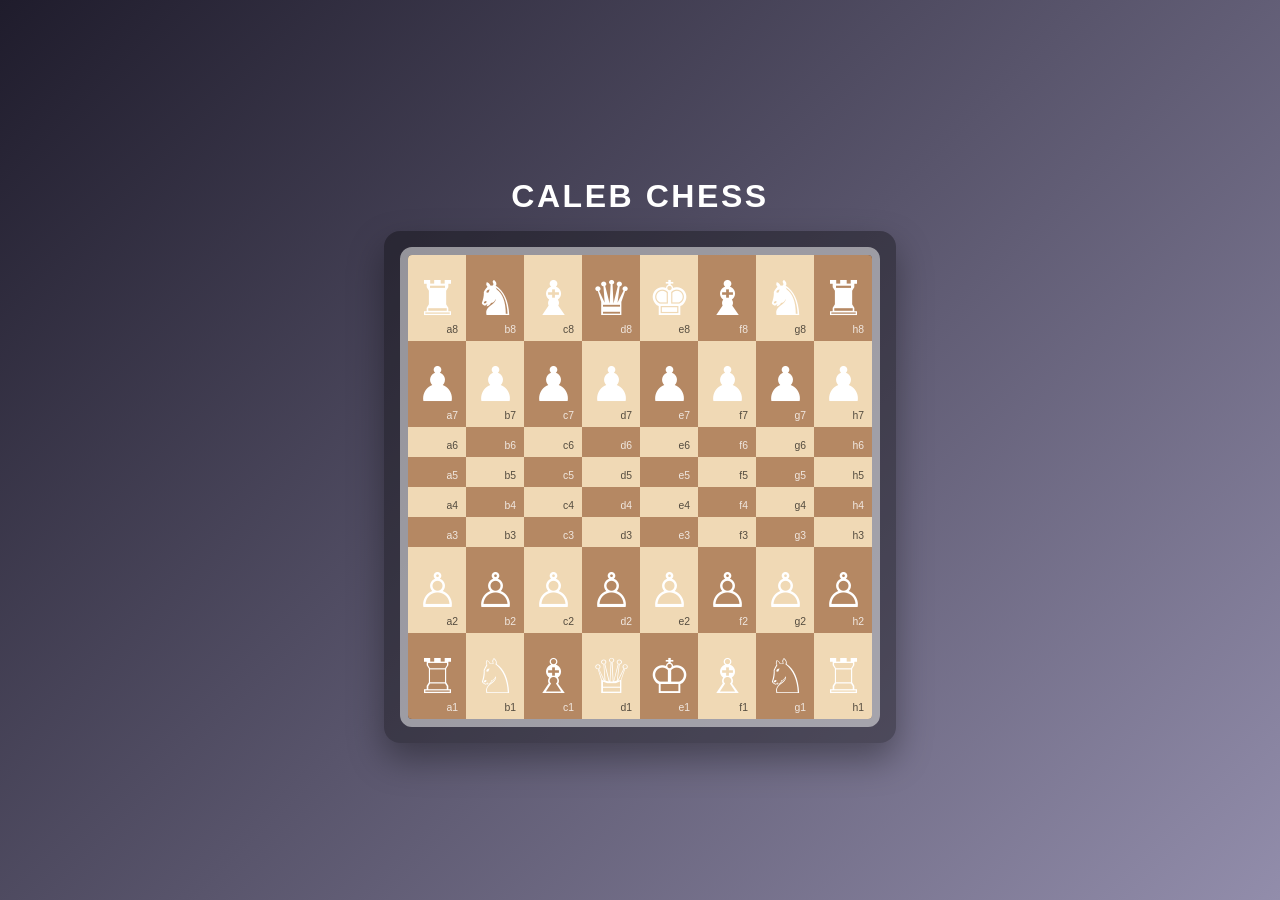
==== index.html @ 907e4e11 "Add basic chess board layout" ====
<!DOCTYPE html>
<html lang="en">
<head>
  <meta charset="UTF-8">
  <meta name="viewport" content="width=device-width, initial-scale=1.0">
  <title>Caleb Chess</title>
  <link rel="stylesheet" href="styles.css">
</head>
<body>
  <main class="page">
    <h1 class="title">Caleb Chess</h1>
    <section class="board-wrapper">
      <div id="chessboard" class="board" aria-label="Chess board" role="grid"></div>
    </section>
  </main>
  <script src="script.js"></script>
</body>
</html>
---- styles.css ----
:root {
  --light-square: #f0d9b5;
  --dark-square: #b58863;
  --board-size: min(90vw, 480px);
  font-family: 'Segoe UI', Tahoma, Geneva, Verdana, sans-serif;
}

* {
  box-sizing: border-box;
}

body {
  margin: 0;
  background: linear-gradient(135deg, #1f1c2c, #928dab);
  min-height: 100vh;
  display: flex;
  justify-content: center;
  align-items: center;
  color: #fff;
}

.page {
  text-align: center;
  padding: 1.5rem;
}

.title {
  margin-bottom: 1rem;
  letter-spacing: 0.08em;
  text-transform: uppercase;
}

.board-wrapper {
  display: inline-block;
  padding: 1rem;
  background-color: rgba(0, 0, 0, 0.35);
  border-radius: 16px;
  box-shadow: 0 16px 35px rgba(0, 0, 0, 0.35);
}

.board {
  display: grid;
  grid-template-columns: repeat(8, 1fr);
  width: var(--board-size);
  height: var(--board-size);
  border: 8px solid rgba(255, 255, 255, 0.5);
  border-radius: 12px;
  overflow: hidden;
}

.square {
  position: relative;
  width: 100%;
  height: 100%;
  display: flex;
  justify-content: center;
  align-items: center;
  font-size: calc(var(--board-size) / 10);
}

.square.light {
  background-color: var(--light-square);
}

.square.dark {
  background-color: var(--dark-square);
}

.square .piece {
  pointer-events: none;
}

.square[data-coordinate]::after {
  content: attr(data-coordinate);
  position: absolute;
  bottom: 6px;
  right: 8px;
  font-size: 0.65rem;
  color: rgba(0, 0, 0, 0.65);
}

.square.dark[data-coordinate]::after {
  color: rgba(255, 255, 255, 0.8);
}
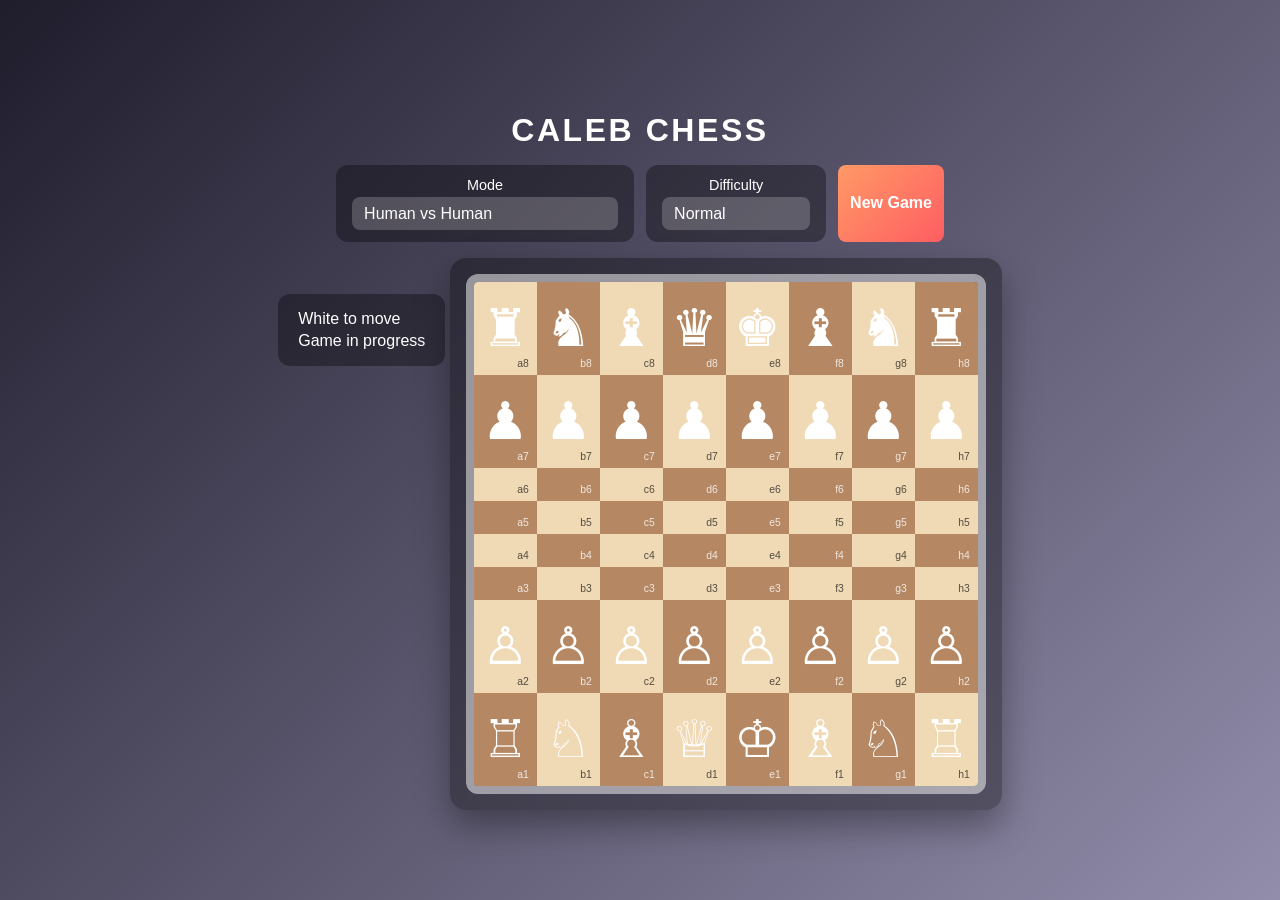
==== commit 4dc4fdc5: "Add full chess gameplay with AI and controls" ====
--- a/index.html
+++ b/index.html
@@ -9,6 +9,28 @@
 <body>
   <main class="page">
     <h1 class="title">Caleb Chess</h1>
+    <section class="controls" aria-label="Game controls">
+      <label class="control">Mode
+        <select id="mode-select" aria-label="Select game mode">
+          <option value="human">Human vs Human</option>
+          <option value="ai-white">Play vs Computer (You are White)</option>
+          <option value="ai-black">Play vs Computer (You are Black)</option>
+        </select>
+      </label>
+      <label class="control">Difficulty
+        <select id="difficulty-select" aria-label="Select AI difficulty">
+          <option value="easy">Easy</option>
+          <option value="normal" selected>Normal</option>
+          <option value="hard">Hard</option>
+          <option value="pro">Pro</option>
+        </select>
+      </label>
+      <button id="new-game" type="button">New Game</button>
+    </section>
+    <section class="status" aria-live="polite">
+      <p id="turn-indicator">White to move</p>
+      <p id="game-status">Game in progress</p>
+    </section>
     <section class="board-wrapper">
       <div id="chessboard" class="board" aria-label="Chess board" role="grid"></div>
     </section>
--- a/styles.css
+++ b/styles.css
@@ -1,7 +1,9 @@
 :root {
   --light-square: #f0d9b5;
   --dark-square: #b58863;
-  --board-size: min(90vw, 480px);
+  --highlight: rgba(255, 255, 0, 0.5);
+  --move-highlight: rgba(30, 144, 255, 0.5);
+  --board-size: min(90vw, 520px);
   font-family: 'Segoe UI', Tahoma, Geneva, Verdana, sans-serif;
 }
 
@@ -22,12 +24,72 @@
 .page {
   text-align: center;
   padding: 1.5rem;
+  max-width: 960px;
 }
 
 .title {
   margin-bottom: 1rem;
   letter-spacing: 0.08em;
   text-transform: uppercase;
+}
+
+.controls {
+  display: flex;
+  flex-wrap: wrap;
+  gap: 0.75rem;
+  justify-content: center;
+  margin-bottom: 1rem;
+}
+
+.control {
+  display: flex;
+  flex-direction: column;
+  gap: 0.25rem;
+  font-size: 0.9rem;
+  background-color: rgba(0, 0, 0, 0.35);
+  padding: 0.75rem 1rem;
+  border-radius: 12px;
+  min-width: 180px;
+}
+
+select,
+button {
+  padding: 0.5rem 0.75rem;
+  border-radius: 8px;
+  border: none;
+  font-size: 1rem;
+}
+
+select {
+  background-color: rgba(255, 255, 255, 0.2);
+  color: #fff;
+  appearance: none;
+}
+
+button {
+  cursor: pointer;
+  background: linear-gradient(135deg, #ff9966, #ff5e62);
+  color: #fff;
+  font-weight: 600;
+  transition: transform 0.2s ease, box-shadow 0.2s ease;
+}
+
+button:hover {
+  transform: translateY(-1px);
+  box-shadow: 0 6px 18px rgba(0, 0, 0, 0.35);
+}
+
+.status {
+  margin-bottom: 1.25rem;
+  background-color: rgba(0, 0, 0, 0.35);
+  padding: 0.75rem 1.25rem;
+  border-radius: 12px;
+  display: inline-block;
+  text-align: left;
+}
+
+.status p {
+  margin: 0.25rem 0;
 }
 
 .board-wrapper {
@@ -56,6 +118,8 @@
   justify-content: center;
   align-items: center;
   font-size: calc(var(--board-size) / 10);
+  cursor: pointer;
+  transition: background-color 0.15s ease;
 }
 
 .square.light {
@@ -64,6 +128,31 @@
 
 .square.dark {
   background-color: var(--dark-square);
+}
+
+.square.selected::before,
+.square.legal-move::before {
+  content: '';
+  position: absolute;
+  inset: 6px;
+  border-radius: 8px;
+  pointer-events: none;
+}
+
+.square.selected::before {
+  background-color: var(--highlight);
+}
+
+.square.legal-move::before {
+  background-color: var(--move-highlight);
+}
+
+.square.check::after {
+  content: '';
+  position: absolute;
+  inset: 0;
+  background: rgba(255, 0, 0, 0.35);
+  pointer-events: none;
 }
 
 .square .piece {
@@ -82,3 +171,14 @@
 .square.dark[data-coordinate]::after {
   color: rgba(255, 255, 255, 0.8);
 }
+
+@media (max-width: 600px) {
+  .control {
+    min-width: 140px;
+  }
+
+  .status {
+    width: 100%;
+    text-align: center;
+  }
+}
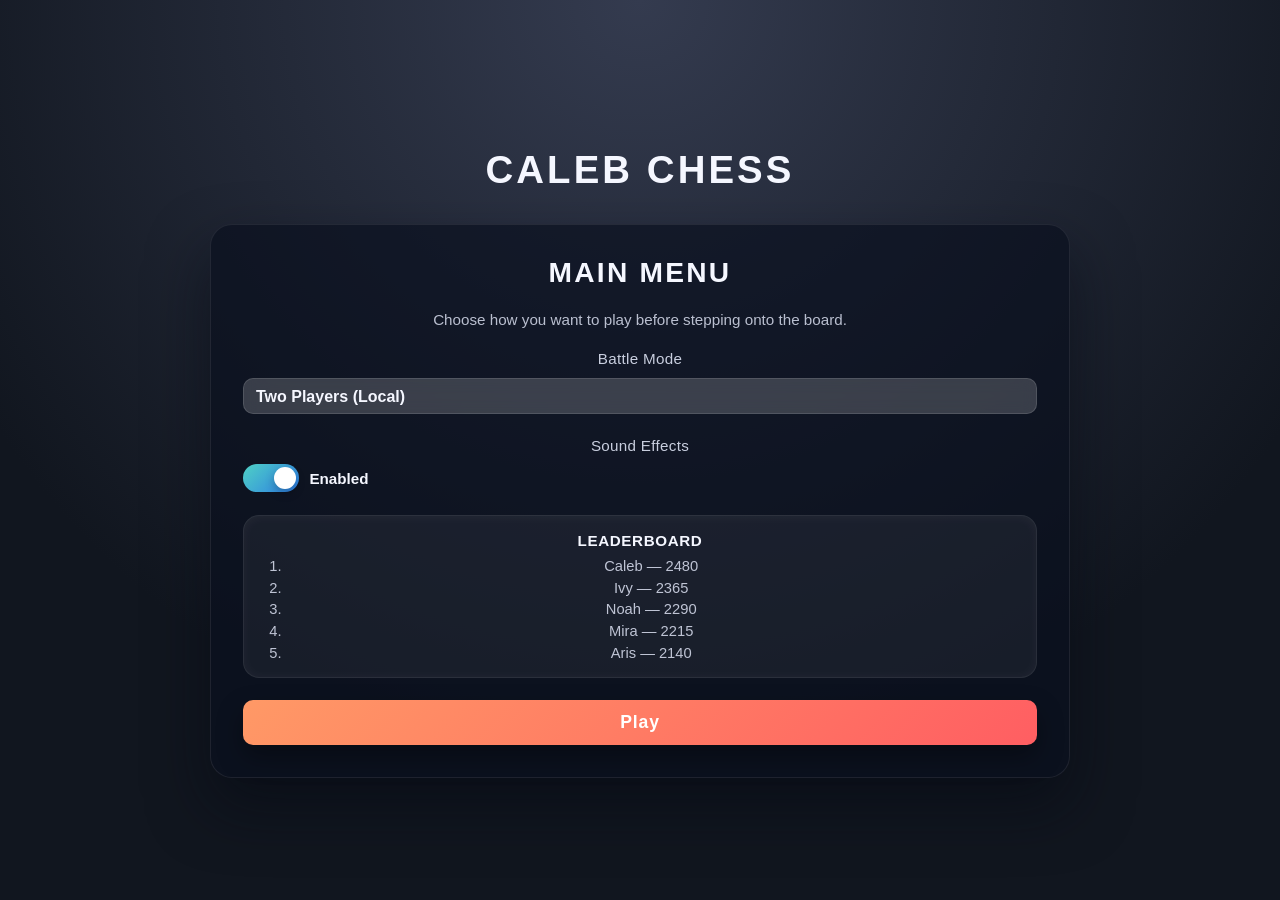
==== commit b0cbce5b: "Add main menu and 3D chess piece art" ====
--- a/index.html
+++ b/index.html
@@ -9,30 +9,83 @@
 <body>
   <main class="page">
     <h1 class="title">Caleb Chess</h1>
-    <section class="controls" aria-label="Game controls">
-      <label class="control">Mode
-        <select id="mode-select" aria-label="Select game mode">
-          <option value="human">Human vs Human</option>
-          <option value="ai-white">Play vs Computer (You are White)</option>
-          <option value="ai-black">Play vs Computer (You are Black)</option>
-        </select>
-      </label>
-      <label class="control">Difficulty
-        <select id="difficulty-select" aria-label="Select AI difficulty">
-          <option value="easy">Easy</option>
-          <option value="normal" selected>Normal</option>
-          <option value="hard">Hard</option>
-          <option value="pro">Pro</option>
-        </select>
-      </label>
-      <button id="new-game" type="button">New Game</button>
+
+    <section id="menu-screen" class="menu-screen" aria-label="Main menu">
+      <div class="menu-panel">
+        <h2 class="menu-title">Main Menu</h2>
+        <p class="menu-tagline">Choose how you want to play before stepping onto the board.</p>
+
+        <div class="menu-group">
+          <label class="menu-control" for="menu-mode">Battle Mode</label>
+          <select id="menu-mode" aria-label="Select battle mode">
+            <option value="human">Two Players (Local)</option>
+            <option value="ai-white">Single Player — You Play White</option>
+            <option value="ai-black">Single Player — You Play Black</option>
+          </select>
+        </div>
+
+        <div class="menu-group" id="difficulty-menu-group">
+          <span class="menu-control" id="difficulty-label">Difficulty</span>
+          <div class="difficulty-grid" role="radiogroup" aria-labelledby="difficulty-label">
+            <label class="difficulty-option">
+              <input type="radio" name="menu-difficulty" value="easy">
+              <span>Easy</span>
+            </label>
+            <label class="difficulty-option">
+              <input type="radio" name="menu-difficulty" value="normal" checked>
+              <span>Normal</span>
+            </label>
+            <label class="difficulty-option">
+              <input type="radio" name="menu-difficulty" value="hard">
+              <span>Hard</span>
+            </label>
+            <label class="difficulty-option">
+              <input type="radio" name="menu-difficulty" value="pro">
+              <span>Pro</span>
+            </label>
+          </div>
+        </div>
+
+        <div class="menu-group sound-group">
+          <span class="menu-control">Sound Effects</span>
+          <label class="toggle" for="sound-toggle">
+            <input type="checkbox" id="sound-toggle" checked>
+            <span class="toggle-slider" aria-hidden="true"></span>
+            <span class="toggle-label">Enabled</span>
+          </label>
+        </div>
+
+        <section class="leaderboard" aria-label="Leaderboard">
+          <h3>Leaderboard</h3>
+          <ol id="leaderboard-list"></ol>
+        </section>
+
+        <button id="play-button" type="button" class="play-button">Play</button>
+      </div>
     </section>
-    <section class="status" aria-live="polite">
-      <p id="turn-indicator">White to move</p>
-      <p id="game-status">Game in progress</p>
-    </section>
-    <section class="board-wrapper">
-      <div id="chessboard" class="board" aria-label="Chess board" role="grid"></div>
+
+    <section id="game-screen" class="game-screen hidden" aria-label="Chess game">
+      <div class="game-topbar">
+        <button id="back-to-menu" type="button" class="ghost-button">Main Menu</button>
+        <div class="session-settings">
+          <p><strong>Mode:</strong> <span id="active-mode">Two Players (Local)</span></p>
+          <p class="session-difficulty"><strong>Difficulty:</strong> <span id="active-difficulty">Normal</span></p>
+          <label class="inline-toggle">
+            <input type="checkbox" id="in-game-sound-toggle" checked>
+            <span class="toggle-slider" aria-hidden="true"></span>
+            <span class="toggle-label">Sound</span>
+          </label>
+        </div>
+        <button id="new-game" type="button">Restart</button>
+      </div>
+
+      <section class="status" aria-live="polite">
+        <p id="turn-indicator">White to move</p>
+        <p id="game-status">Select Play from the menu to begin.</p>
+      </section>
+      <section class="board-wrapper">
+        <div id="chessboard" class="board" aria-label="Chess board" role="grid"></div>
+      </section>
     </section>
   </main>
   <script src="script.js"></script>
--- a/styles.css
+++ b/styles.css
@@ -1,9 +1,15 @@
 :root {
-  --light-square: #f0d9b5;
-  --dark-square: #b58863;
-  --highlight: rgba(255, 255, 0, 0.5);
-  --move-highlight: rgba(30, 144, 255, 0.5);
-  --board-size: min(90vw, 520px);
+  --board-size: min(86vw, 78vh);
+  --light-square: #f4d7b1;
+  --dark-square: #a56b3f;
+  --metal-accent: linear-gradient(135deg, rgba(240, 244, 255, 0.75), rgba(65, 83, 110, 0.85));
+  --highlight: rgba(255, 230, 0, 0.35);
+  --move-highlight: rgba(64, 157, 255, 0.35);
+  --last-move-from: rgba(255, 150, 0, 0.32);
+  --last-move-to: rgba(52, 232, 158, 0.32);
+  --piece-shadow: rgba(0, 0, 0, 0.45);
+  --panel-glass: rgba(9, 16, 30, 0.68);
+  --panel-border: rgba(255, 255, 255, 0.08);
   font-family: 'Segoe UI', Tahoma, Geneva, Verdana, sans-serif;
 }
 
@@ -13,101 +19,361 @@
 
 body {
   margin: 0;
-  background: linear-gradient(135deg, #1f1c2c, #928dab);
+  background: radial-gradient(circle at top, #343b4f, #11161f 70%);
   min-height: 100vh;
   display: flex;
   justify-content: center;
   align-items: center;
-  color: #fff;
+  color: #f5f7ff;
+  padding: 1.5rem;
 }
 
 .page {
   text-align: center;
   padding: 1.5rem;
-  max-width: 960px;
+  max-width: 1080px;
+  width: 100%;
+  display: grid;
+  gap: 1.5rem;
+  place-items: center;
 }
 
 .title {
-  margin-bottom: 1rem;
+  margin-bottom: 0.5rem;
   letter-spacing: 0.08em;
   text-transform: uppercase;
-}
-
-.controls {
+  font-size: clamp(2rem, 3vw, 2.6rem);
+}
+
+.menu-screen {
+  width: min(860px, 100%);
+}
+
+.menu-panel {
+  background: var(--panel-glass);
+  padding: clamp(1.5rem, 2.5vw, 2.75rem);
+  border-radius: 22px;
+  border: 1px solid var(--panel-border);
+  box-shadow: 0 28px 60px rgba(6, 10, 18, 0.55);
+  display: grid;
+  gap: 1.4rem;
+}
+
+.menu-title {
+  margin: 0;
+  font-size: clamp(1.6rem, 2.2vw, 2.1rem);
+  text-transform: uppercase;
+  letter-spacing: 0.08em;
+}
+
+.menu-tagline {
+  margin: 0;
+  color: rgba(233, 238, 255, 0.78);
+  font-size: 0.95rem;
+}
+
+.menu-group {
+  display: grid;
+  gap: 0.65rem;
+}
+
+.menu-control {
+  font-size: 0.95rem;
+  letter-spacing: 0.02em;
+  color: rgba(233, 238, 255, 0.85);
+}
+
+select,
+button {
+  padding: 0.55rem 0.75rem;
+  border-radius: 10px;
+  border: none;
+  font-size: 1rem;
+  font-weight: 600;
+}
+
+select {
+  background: rgba(255, 255, 255, 0.18);
+  color: #f5f7ff;
+  appearance: none;
+  border: 1px solid rgba(255, 255, 255, 0.12);
+  backdrop-filter: blur(8px);
+  cursor: pointer;
+}
+
+button {
+  cursor: pointer;
+  background: linear-gradient(135deg, #ff9966, #ff5e62);
+  color: #fff;
+  transition: transform 0.2s ease, box-shadow 0.2s ease;
+  box-shadow: 0 12px 26px rgba(0, 0, 0, 0.35);
+}
+
+button:hover {
+  transform: translateY(-1px);
+  box-shadow: 0 18px 35px rgba(0, 0, 0, 0.4);
+}
+
+.play-button {
+  font-size: 1.1rem;
+  padding-block: 0.75rem;
+  letter-spacing: 0.05em;
+}
+
+.ghost-button {
+  background: rgba(255, 255, 255, 0.08);
+  border: 1px solid rgba(255, 255, 255, 0.25);
+  box-shadow: none;
+}
+
+.ghost-button:hover {
+  background: rgba(255, 255, 255, 0.15);
+}
+
+.difficulty-grid {
+  display: grid;
+  grid-template-columns: repeat(auto-fit, minmax(120px, 1fr));
+  gap: 0.75rem;
+}
+
+.difficulty-option {
+  position: relative;
+  overflow: hidden;
+  border-radius: 14px;
+  background: rgba(255, 255, 255, 0.08);
+  border: 1px solid rgba(255, 255, 255, 0.12);
+  display: flex;
+  justify-content: center;
+  align-items: center;
+  cursor: pointer;
+  transition: transform 0.15s ease, box-shadow 0.15s ease;
+}
+
+.difficulty-option input {
+  position: absolute;
+  inset: 0;
+  opacity: 0;
+  cursor: pointer;
+}
+
+.difficulty-option span {
+  padding: 0.65rem 0.75rem;
+  font-weight: 600;
+  letter-spacing: 0.04em;
+  width: 100%;
+  text-align: center;
+  border-radius: inherit;
+  transition: transform 0.15s ease, box-shadow 0.15s ease, background 0.15s ease;
+}
+
+.difficulty-option input:checked + span {
+  box-shadow: 0 12px 22px rgba(0, 0, 0, 0.32);
+  transform: translateY(-2px);
+  background: linear-gradient(135deg, rgba(255, 203, 112, 0.6), rgba(255, 119, 98, 0.6));
+}
+
+.difficulty-option input:focus-visible + span {
+  outline: 2px solid rgba(255, 255, 255, 0.8);
+  outline-offset: 2px;
+}
+
+.toggle {
+  position: relative;
+  display: inline-flex;
+  align-items: center;
+  gap: 0.65rem;
+  cursor: pointer;
+  font-weight: 600;
+}
+
+.toggle input {
+  position: absolute;
+  opacity: 0;
+  inset: 0;
+  cursor: pointer;
+}
+
+.toggle-slider {
+  width: 56px;
+  height: 28px;
+  border-radius: 999px;
+  background: rgba(255, 255, 255, 0.2);
+  position: relative;
+  transition: background 0.2s ease;
+}
+
+.toggle-slider::after {
+  content: '';
+  position: absolute;
+  top: 3px;
+  left: 3px;
+  width: 22px;
+  height: 22px;
+  border-radius: 50%;
+  background: #fff;
+  box-shadow: 0 4px 10px rgba(0, 0, 0, 0.25);
+  transition: transform 0.2s ease;
+}
+
+.toggle input:checked + .toggle-slider {
+  background: linear-gradient(135deg, #4fd1c5, #2c7be5);
+}
+
+.toggle input:checked + .toggle-slider::after {
+  transform: translateX(28px);
+}
+
+.toggle-label {
+  font-size: 0.95rem;
+}
+
+.leaderboard {
+  background: rgba(255, 255, 255, 0.05);
+  border-radius: 16px;
+  padding: 1rem 1.2rem;
+  border: 1px solid rgba(255, 255, 255, 0.08);
+  box-shadow: inset 0 1px 12px rgba(255, 255, 255, 0.05);
+}
+
+.leaderboard h3 {
+  margin-top: 0;
+  margin-bottom: 0.6rem;
+  letter-spacing: 0.04em;
+  text-transform: uppercase;
+  font-size: 0.95rem;
+}
+
+.leaderboard ol {
+  margin: 0;
+  padding-left: 1.4rem;
+  display: grid;
+  gap: 0.35rem;
+  font-size: 0.92rem;
+}
+
+.leaderboard li {
+  color: rgba(233, 238, 255, 0.8);
+}
+
+.game-screen {
+  width: 100%;
+  display: grid;
+  gap: 1.2rem;
+}
+
+.hidden {
+  display: none !important;
+}
+
+.game-topbar {
+  width: 100%;
   display: flex;
   flex-wrap: wrap;
+  align-items: center;
+  justify-content: space-between;
   gap: 0.75rem;
-  justify-content: center;
-  margin-bottom: 1rem;
-}
-
-.control {
+  background: rgba(9, 16, 30, 0.6);
+  padding: 0.9rem 1.2rem;
+  border-radius: 14px;
+  border: 1px solid var(--panel-border);
+  box-shadow: 0 12px 28px rgba(6, 10, 18, 0.45);
+}
+
+.session-settings {
   display: flex;
+  align-items: center;
+  gap: clamp(0.85rem, 2vw, 2.5rem);
+  flex-wrap: wrap;
+  font-size: 0.95rem;
+}
+
+.session-settings p {
+  margin: 0;
+}
+
+.session-difficulty.hidden {
+  display: none !important;
+}
+
+.inline-toggle {
+  display: inline-flex;
+  align-items: center;
+  gap: 0.4rem;
+  cursor: pointer;
+  position: relative;
+  padding-left: 64px;
+}
+
+.inline-toggle input {
+  position: absolute;
+  opacity: 0;
+  inset: 0;
+  cursor: pointer;
+}
+
+.inline-toggle .toggle-slider {
+  position: absolute;
+  left: 0;
+}
+
+.inline-toggle .toggle-label {
+  font-size: 0.9rem;
+}
+
+.status {
+  background: rgba(9, 16, 30, 0.6);
+  padding: 0.9rem 1.4rem;
+  border-radius: 14px;
+  display: inline-flex;
   flex-direction: column;
-  gap: 0.25rem;
-  font-size: 0.9rem;
-  background-color: rgba(0, 0, 0, 0.35);
-  padding: 0.75rem 1rem;
-  border-radius: 12px;
-  min-width: 180px;
-}
-
-select,
-button {
-  padding: 0.5rem 0.75rem;
-  border-radius: 8px;
-  border: none;
-  font-size: 1rem;
-}
-
-select {
-  background-color: rgba(255, 255, 255, 0.2);
-  color: #fff;
-  appearance: none;
-}
-
-button {
-  cursor: pointer;
-  background: linear-gradient(135deg, #ff9966, #ff5e62);
-  color: #fff;
-  font-weight: 600;
-  transition: transform 0.2s ease, box-shadow 0.2s ease;
-}
-
-button:hover {
-  transform: translateY(-1px);
-  box-shadow: 0 6px 18px rgba(0, 0, 0, 0.35);
-}
-
-.status {
-  margin-bottom: 1.25rem;
-  background-color: rgba(0, 0, 0, 0.35);
-  padding: 0.75rem 1.25rem;
-  border-radius: 12px;
-  display: inline-block;
+  gap: 0.35rem;
   text-align: left;
+  border: 1px solid rgba(255, 255, 255, 0.08);
+  box-shadow: 0 12px 30px rgba(6, 10, 18, 0.45);
 }
 
 .status p {
-  margin: 0.25rem 0;
+  margin: 0;
+  font-size: 0.95rem;
+  letter-spacing: 0.01em;
 }
 
 .board-wrapper {
-  display: inline-block;
-  padding: 1rem;
-  background-color: rgba(0, 0, 0, 0.35);
-  border-radius: 16px;
-  box-shadow: 0 16px 35px rgba(0, 0, 0, 0.35);
+  display: grid;
+  place-items: center;
+  padding: clamp(0.65rem, 1vw + 0.3rem, 1.25rem);
+  border-radius: 20px;
+  background: rgba(12, 18, 32, 0.7);
+  box-shadow: 0 30px 60px rgba(4, 6, 12, 0.65);
+  border: 1px solid rgba(255, 255, 255, 0.05);
+  position: relative;
+  isolation: isolate;
+}
+
+.board-wrapper::before {
+  content: '';
+  position: absolute;
+  inset: clamp(6px, 1vw, 12px);
+  border-radius: inherit;
+  background: var(--metal-accent);
+  z-index: -1;
+  filter: blur(18px);
+  opacity: 0.45;
 }
 
 .board {
   display: grid;
   grid-template-columns: repeat(8, 1fr);
+  grid-template-rows: repeat(8, 1fr);
   width: var(--board-size);
   height: var(--board-size);
-  border: 8px solid rgba(255, 255, 255, 0.5);
-  border-radius: 12px;
+  max-width: 100%;
+  aspect-ratio: 1 / 1;
+  border-radius: 18px;
   overflow: hidden;
+  background: linear-gradient(135deg, rgba(29, 35, 48, 0.85), rgba(12, 16, 22, 0.95));
+  border: 12px solid rgba(33, 37, 49, 0.95);
+  box-shadow: inset 0 12px 32px rgba(0, 0, 0, 0.55);
 }
 
 .square {
@@ -117,68 +383,222 @@
   display: flex;
   justify-content: center;
   align-items: center;
-  font-size: calc(var(--board-size) / 10);
-  cursor: pointer;
-  transition: background-color 0.15s ease;
+  cursor: pointer;
+  transition: background 0.2s ease;
+  perspective: 600px;
 }
 
 .square.light {
-  background-color: var(--light-square);
+  background: linear-gradient(145deg, rgba(255, 255, 255, 0.1), rgba(112, 79, 45, 0.1)),
+    repeating-linear-gradient(45deg, #f2ddc2, #f2ddc2 12px, #e8c89f 12px, #e8c89f 24px);
 }
 
 .square.dark {
-  background-color: var(--dark-square);
-}
-
-.square.selected::before,
+  background: linear-gradient(135deg, rgba(0, 0, 0, 0.25), rgba(255, 255, 255, 0.05)),
+    repeating-linear-gradient(45deg, #7c4f28, #7c4f28 12px, #8e6033 12px, #8e6033 24px);
+}
+
+.square::after {
+  content: '';
+  position: absolute;
+  inset: 0;
+  background: linear-gradient(135deg, rgba(255, 255, 255, 0.05), rgba(0, 0, 0, 0.15));
+  mix-blend-mode: soft-light;
+  pointer-events: none;
+}
+
+.square::before {
+  content: '';
+  position: absolute;
+  inset: clamp(6px, 1vw, 12px);
+  border-radius: clamp(6px, 1vw, 12px);
+  pointer-events: none;
+  opacity: 0;
+  transition: opacity 0.2s ease;
+}
+
+.square.selected::before {
+  background: var(--highlight);
+  opacity: 1;
+}
+
 .square.legal-move::before {
+  background: var(--move-highlight);
+  opacity: 1;
+}
+
+.square.check::before {
+  background: rgba(255, 69, 58, 0.35);
+  opacity: 1;
+}
+
+.square.last-from::before {
+  background: var(--last-move-from);
+  opacity: 1;
+}
+
+.square.last-to::before {
+  background: var(--last-move-to);
+  opacity: 1;
+}
+
+.square .piece {
+  width: 84%;
+  height: 84%;
+  border-radius: 24px;
+  display: flex;
+  justify-content: center;
+  align-items: center;
+  pointer-events: none;
+  position: relative;
+  box-shadow:
+    0 16px 26px var(--piece-shadow),
+    inset 0 4px 12px rgba(255, 255, 255, 0.18),
+    inset 0 -8px 20px rgba(0, 0, 0, 0.4);
+  transform-style: preserve-3d;
+  transition: transform 0.2s ease;
+  background: radial-gradient(circle at 25% 25%, rgba(255, 255, 255, 0.22), rgba(0, 0, 0, 0.55));
+}
+
+.square .piece.white {
+  background: radial-gradient(circle at 25% 25%, rgba(255, 255, 255, 0.7), rgba(226, 231, 242, 0.95));
+}
+
+.square .piece.black {
+  background: radial-gradient(circle at 25% 25%, rgba(104, 118, 144, 0.85), rgba(18, 24, 38, 0.95));
+}
+
+.square .piece::after {
   content: '';
   position: absolute;
-  inset: 6px;
-  border-radius: 8px;
-  pointer-events: none;
-}
-
-.square.selected::before {
-  background-color: var(--highlight);
-}
-
-.square.legal-move::before {
-  background-color: var(--move-highlight);
-}
-
-.square.check::after {
-  content: '';
-  position: absolute;
-  inset: 0;
-  background: rgba(255, 0, 0, 0.35);
-  pointer-events: none;
-}
-
-.square .piece {
-  pointer-events: none;
-}
-
-.square[data-coordinate]::after {
-  content: attr(data-coordinate);
-  position: absolute;
-  bottom: 6px;
-  right: 8px;
-  font-size: 0.65rem;
-  color: rgba(0, 0, 0, 0.65);
-}
-
-.square.dark[data-coordinate]::after {
-  color: rgba(255, 255, 255, 0.8);
-}
-
-@media (max-width: 600px) {
-  .control {
-    min-width: 140px;
+  inset: -6%;
+  border-radius: inherit;
+  background: radial-gradient(circle, rgba(0, 0, 0, 0.38), transparent 72%);
+  z-index: -1;
+  transform: translateZ(-1px) scale(1.05);
+  opacity: 0.75;
+}
+
+.piece-art {
+  width: 82%;
+  height: 82%;
+  filter: drop-shadow(0 6px 12px rgba(0, 0, 0, 0.45));
+}
+
+.piece-art path,
+.piece-art circle,
+.piece-art rect,
+.piece-art polygon {
+  stroke-width: 2.4;
+  stroke-linejoin: round;
+}
+
+.piece-enter {
+  animation: piece-pop 240ms ease-out;
+}
+
+.square.selected .piece,
+.square.legal-move .piece {
+  transform: translateZ(6px) scale(1.04);
+}
+
+.square.check .piece {
+  animation: piece-pulse 600ms ease-in-out infinite;
+}
+
+@keyframes piece-pop {
+  0% {
+    transform: translateZ(-12px) scale(0.7);
+    opacity: 0;
+  }
+  70% {
+    transform: translateZ(8px) scale(1.08);
+    opacity: 1;
+  }
+  100% {
+    transform: translateZ(6px) scale(1);
+    opacity: 1;
+  }
+}
+
+@keyframes piece-pulse {
+  0%,
+  100% {
+    transform: translateZ(6px) scale(1);
+    filter: drop-shadow(0 0 0 rgba(255, 80, 80, 0));
+  }
+  50% {
+    transform: translateZ(10px) scale(1.04);
+    filter: drop-shadow(0 0 16px rgba(255, 60, 60, 0.6));
+  }
+}
+
+@media (max-width: 960px) {
+  :root {
+    --board-size: min(92vw, 70vh);
+  }
+
+  .page {
+    gap: 1.1rem;
+  }
+
+  .menu-panel {
+    gap: 1.1rem;
+  }
+
+  .session-settings {
+    gap: 1.1rem;
+  }
+}
+
+@media (max-width: 720px) {
+  :root {
+    --board-size: min(94vw, 68vh);
+  }
+
+  body {
+    padding: 1rem 0.65rem;
+  }
+
+  .page {
+    padding: 1rem;
+  }
+
+  .menu-panel {
+    padding: 1.4rem;
+  }
+
+  .game-topbar {
+    flex-direction: column;
+    align-items: stretch;
+  }
+
+  .session-settings {
+    justify-content: space-between;
   }
 
   .status {
-    width: 100%;
+    width: min(420px, 100%);
     text-align: center;
-  }
-}
+    align-items: center;
+  }
+}
+
+@media (max-width: 560px) {
+  :root {
+    --board-size: 94vw;
+  }
+
+  .menu-panel {
+    gap: 1rem;
+  }
+
+  .difficulty-grid {
+    grid-template-columns: repeat(2, minmax(120px, 1fr));
+  }
+
+  .session-settings {
+    flex-direction: column;
+    align-items: flex-start;
+  }
+}
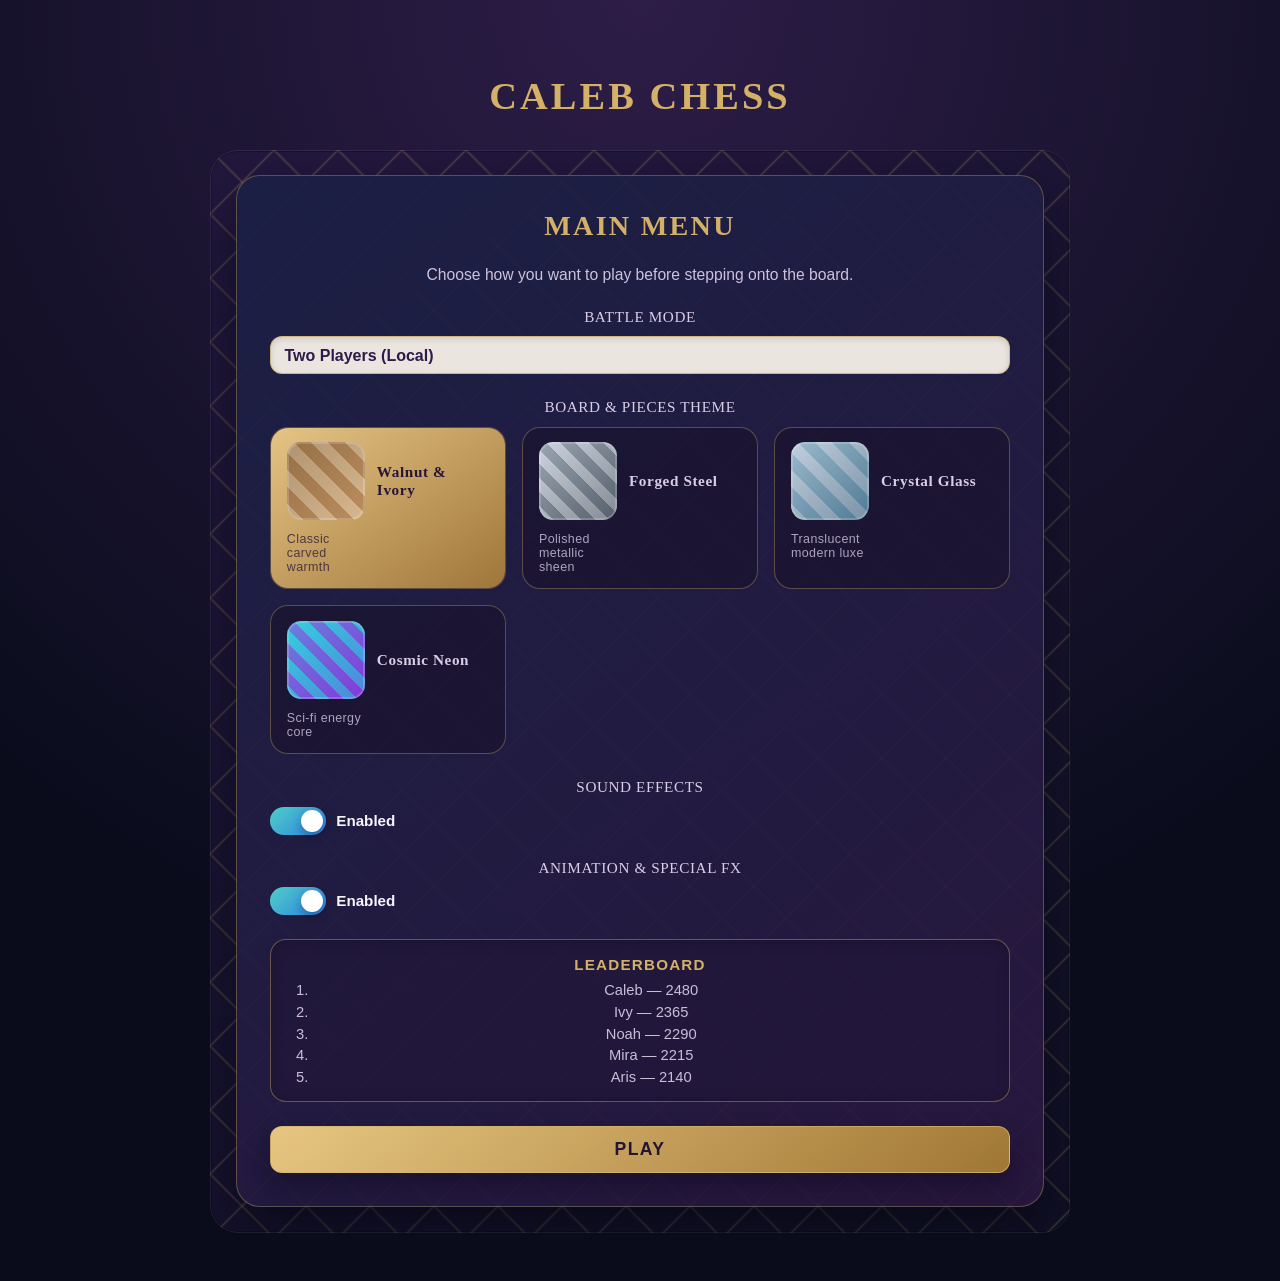
==== commit 31d9e165: "Add board themes and cinematic move effects" ====
--- a/index.html
+++ b/index.html
@@ -46,12 +46,55 @@
           </div>
         </div>
 
+        <div class="menu-group theme-group">
+          <span class="menu-control">Board &amp; Pieces Theme</span>
+          <div class="theme-grid" role="radiogroup" aria-label="Select board and piece theme">
+            <label class="theme-option theme-option-wood">
+              <input type="radio" name="menu-theme" value="wood" checked>
+              <span>
+                <strong>Walnut &amp; Ivory</strong>
+                <small>Classic carved warmth</small>
+              </span>
+            </label>
+            <label class="theme-option theme-option-metal">
+              <input type="radio" name="menu-theme" value="metal">
+              <span>
+                <strong>Forged Steel</strong>
+                <small>Polished metallic sheen</small>
+              </span>
+            </label>
+            <label class="theme-option theme-option-glass">
+              <input type="radio" name="menu-theme" value="glass">
+              <span>
+                <strong>Crystal Glass</strong>
+                <small>Translucent modern luxe</small>
+              </span>
+            </label>
+            <label class="theme-option theme-option-scifi">
+              <input type="radio" name="menu-theme" value="scifi">
+              <span>
+                <strong>Cosmic Neon</strong>
+                <small>Sci-fi energy core</small>
+              </span>
+            </label>
+          </div>
+        </div>
+
         <div class="menu-group sound-group">
           <span class="menu-control">Sound Effects</span>
           <label class="toggle" for="sound-toggle">
             <input type="checkbox" id="sound-toggle" checked>
             <span class="toggle-slider" aria-hidden="true"></span>
-            <span class="toggle-label">Enabled</span>
+            <span class="toggle-label" id="menu-sound-status">Enabled</span>
+          </label>
+        </div>
+
+        <div class="menu-group fx-group">
+          <span class="menu-control">Animation &amp; Special FX</span>
+          <label class="toggle" for="animation-toggle">
+            <input type="checkbox" id="animation-toggle" checked>
+            <span class="toggle-slider" aria-hidden="true"></span>
+            <span class="toggle-label" id="menu-animation-status">Enabled</span>
           </label>
         </div>
 
@@ -70,10 +113,27 @@
         <div class="session-settings">
           <p><strong>Mode:</strong> <span id="active-mode">Two Players (Local)</span></p>
           <p class="session-difficulty"><strong>Difficulty:</strong> <span id="active-difficulty">Normal</span></p>
-          <label class="inline-toggle">
+          <p class="session-theme"><strong>Theme:</strong> <span id="active-theme">Walnut &amp; Ivory</span></p>
+        </div>
+        <div class="session-controls">
+          <label class="inline-select" for="in-game-theme">
+            <span>Change Theme</span>
+            <select id="in-game-theme" aria-label="Change active board theme">
+              <option value="wood">Walnut &amp; Ivory</option>
+              <option value="metal">Forged Steel</option>
+              <option value="glass">Crystal Glass</option>
+              <option value="scifi">Cosmic Neon</option>
+            </select>
+          </label>
+          <label class="inline-toggle sound-toggle">
             <input type="checkbox" id="in-game-sound-toggle" checked>
             <span class="toggle-slider" aria-hidden="true"></span>
-            <span class="toggle-label">Sound</span>
+            <span class="toggle-label" id="game-sound-status">Sound</span>
+          </label>
+          <label class="inline-toggle fx-toggle">
+            <input type="checkbox" id="in-game-animation-toggle" checked>
+            <span class="toggle-slider" aria-hidden="true"></span>
+            <span class="toggle-label" id="game-animation-status">FX</span>
           </label>
         </div>
         <button id="new-game" type="button">Restart</button>
--- a/styles.css
+++ b/styles.css
@@ -1,16 +1,77 @@
 :root {
   --board-size: min(86vw, 78vh);
-  --light-square: #f4d7b1;
-  --dark-square: #a56b3f;
-  --metal-accent: linear-gradient(135deg, rgba(240, 244, 255, 0.75), rgba(65, 83, 110, 0.85));
-  --highlight: rgba(255, 230, 0, 0.35);
-  --move-highlight: rgba(64, 157, 255, 0.35);
-  --last-move-from: rgba(255, 150, 0, 0.32);
-  --last-move-to: rgba(52, 232, 158, 0.32);
-  --piece-shadow: rgba(0, 0, 0, 0.45);
-  --panel-glass: rgba(9, 16, 30, 0.68);
-  --panel-border: rgba(255, 255, 255, 0.08);
-  font-family: 'Segoe UI', Tahoma, Geneva, Verdana, sans-serif;
+  --highlight: rgba(255, 213, 97, 0.35);
+  --move-highlight: rgba(122, 169, 255, 0.32);
+  --last-move-from: rgba(215, 160, 64, 0.32);
+  --last-move-to: rgba(120, 200, 160, 0.32);
+  --capture-flash: rgba(255, 240, 160, 0.45);
+  --fx-burst: rgba(255, 255, 255, 0.65);
+  --royal-navy: #1a2040;
+  --royal-indigo: #301e4d;
+  --royal-gold: #d4b166;
+  --royal-gold-deep: #8c6a2f;
+  --panel-glass: rgba(22, 24, 52, 0.82);
+  --panel-border: rgba(212, 177, 102, 0.35);
+  --menu-diamond-bg: linear-gradient(135deg, rgba(37, 25, 66, 0.92), rgba(19, 18, 40, 0.92));
+  --menu-diamond-line: rgba(200, 170, 110, 0.28);
+  --board-surface: linear-gradient(135deg, rgba(86, 63, 38, 0.9), rgba(44, 31, 20, 0.98));
+  --board-frame: rgba(214, 180, 110, 0.95);
+  --board-shadow: rgba(0, 0, 0, 0.55);
+  --square-light: linear-gradient(145deg, rgba(255, 255, 255, 0.08), rgba(112, 79, 45, 0.08)),
+    repeating-linear-gradient(45deg, #f2ddc2, #f2ddc2 12px, #e8c89f 12px, #e8c89f 24px);
+  --square-dark: linear-gradient(135deg, rgba(0, 0, 0, 0.25), rgba(255, 255, 255, 0.05)),
+    repeating-linear-gradient(45deg, #7c4f28, #7c4f28 12px, #8e6033 12px, #8e6033 24px);
+  --square-overlay: linear-gradient(135deg, rgba(255, 255, 255, 0.05), rgba(0, 0, 0, 0.18));
+  --piece-white-body: radial-gradient(circle at 30% 25%, #ffffff, #f8f1d6 45%, #e3cf92 72%, #b99556 100%);
+  --piece-black-body: radial-gradient(circle at 30% 25%, #4a365d, #281a38 55%, #140a24 100%);
+  --piece-white-symbol: #33231a;
+  --piece-black-symbol: #f1ecff;
+  --piece-shadow: rgba(0, 0, 0, 0.55);
+  font-family: 'Poppins', 'Segoe UI', Tahoma, Geneva, Verdana, sans-serif;
+}
+
+body.theme-metal {
+  --board-surface: linear-gradient(135deg, rgba(92, 108, 128, 0.92), rgba(38, 46, 60, 0.98));
+  --board-frame: rgba(180, 190, 210, 0.9);
+  --board-shadow: rgba(16, 24, 34, 0.7);
+  --square-light: linear-gradient(135deg, rgba(255, 255, 255, 0.15), rgba(120, 132, 150, 0.1)),
+    repeating-linear-gradient(45deg, #d8e2f0, #d8e2f0 12px, #bcc7d6 12px, #bcc7d6 24px);
+  --square-dark: linear-gradient(135deg, rgba(0, 0, 0, 0.3), rgba(255, 255, 255, 0.08)),
+    repeating-linear-gradient(45deg, #5f6e80, #5f6e80 12px, #435060 12px, #435060 24px);
+  --square-overlay: linear-gradient(135deg, rgba(255, 255, 255, 0.12), rgba(0, 0, 0, 0.25));
+  --piece-white-body: radial-gradient(circle at 30% 25%, #f7f8fb, #dce4f2 45%, #b6c3d8 80%, #8b99af 100%);
+  --piece-black-body: radial-gradient(circle at 30% 25%, #626d7a, #353f4c 60%, #161c23 100%);
+  --piece-white-symbol: #1e2330;
+  --piece-black-symbol: #ecf2ff;
+  --capture-flash: rgba(198, 226, 255, 0.55);
+}
+
+body.theme-glass {
+  --board-surface: linear-gradient(135deg, rgba(150, 204, 223, 0.82), rgba(60, 95, 124, 0.95));
+  --board-frame: rgba(186, 226, 242, 0.85);
+  --board-shadow: rgba(8, 22, 32, 0.55);
+  --square-light: linear-gradient(135deg, rgba(255, 255, 255, 0.25), rgba(161, 212, 229, 0.25));
+  --square-dark: linear-gradient(135deg, rgba(48, 92, 118, 0.65), rgba(18, 44, 66, 0.85));
+  --square-overlay: linear-gradient(135deg, rgba(255, 255, 255, 0.3), rgba(15, 32, 48, 0.28));
+  --piece-white-body: radial-gradient(circle at 30% 25%, rgba(255, 255, 255, 0.9), rgba(214, 243, 255, 0.75) 45%, rgba(159, 214, 236, 0.65) 80%, rgba(102, 158, 196, 0.75) 100%);
+  --piece-black-body: radial-gradient(circle at 30% 25%, rgba(36, 58, 83, 0.92), rgba(17, 38, 60, 0.85) 60%, rgba(9, 21, 36, 0.95) 100%);
+  --piece-white-symbol: #0f2538;
+  --piece-black-symbol: #f1f8ff;
+  --capture-flash: rgba(196, 248, 255, 0.55);
+}
+
+body.theme-scifi {
+  --board-surface: linear-gradient(135deg, rgba(64, 20, 94, 0.9), rgba(12, 28, 68, 0.95));
+  --board-frame: rgba(98, 226, 255, 0.65);
+  --board-shadow: rgba(6, 12, 32, 0.75);
+  --square-light: linear-gradient(135deg, rgba(0, 255, 214, 0.18), rgba(26, 14, 60, 0.4));
+  --square-dark: linear-gradient(135deg, rgba(102, 0, 204, 0.45), rgba(5, 10, 28, 0.75));
+  --square-overlay: linear-gradient(135deg, rgba(0, 255, 214, 0.18), rgba(102, 0, 204, 0.3));
+  --piece-white-body: radial-gradient(circle at 30% 25%, rgba(255, 255, 255, 0.95), rgba(178, 255, 246, 0.85) 45%, rgba(98, 226, 255, 0.8) 80%, rgba(46, 141, 255, 0.9) 100%);
+  --piece-black-body: radial-gradient(circle at 30% 25%, rgba(255, 0, 127, 0.8), rgba(120, 0, 255, 0.8) 55%, rgba(14, 22, 60, 0.95) 100%);
+  --piece-white-symbol: #071227;
+  --piece-black-symbol: #fef7ff;
+  --capture-flash: rgba(255, 84, 233, 0.55);
 }
 
 * {
@@ -19,13 +80,26 @@
 
 body {
   margin: 0;
-  background: radial-gradient(circle at top, #343b4f, #11161f 70%);
+  background: radial-gradient(circle at top, #2d1d47, #0a0c1c 70%);
   min-height: 100vh;
   display: flex;
   justify-content: center;
   align-items: center;
   color: #f5f7ff;
   padding: 1.5rem;
+  transition: background 0.4s ease;
+}
+
+body.theme-metal {
+  background: radial-gradient(circle at top, #233046, #0a111b 70%);
+}
+
+body.theme-glass {
+  background: radial-gradient(circle at top, #5fa4c2, #0a1a27 75%);
+}
+
+body.theme-scifi {
+  background: radial-gradient(circle at top, #210431, #020512 75%);
 }
 
 .page {
@@ -43,20 +117,53 @@
   letter-spacing: 0.08em;
   text-transform: uppercase;
   font-size: clamp(2rem, 3vw, 2.6rem);
+  font-family: 'Cinzel', 'Times New Roman', serif;
+  color: var(--royal-gold);
 }
 
 .menu-screen {
   width: min(860px, 100%);
+  position: relative;
+  padding: clamp(1rem, 2vw, 1.6rem);
+  border-radius: 28px;
+  overflow: hidden;
+  isolation: isolate;
+}
+
+.menu-screen::before {
+  content: '';
+  position: absolute;
+  inset: 0;
+  background: var(--menu-diamond-bg);
+  background-image:
+    linear-gradient(135deg, transparent 48%, var(--menu-diamond-line) 50%, transparent 52%),
+    linear-gradient(45deg, transparent 48%, var(--menu-diamond-line) 50%, transparent 52%),
+    var(--menu-diamond-bg);
+  background-size: 64px 64px, 64px 64px, cover;
+  opacity: 0.85;
+  z-index: -2;
+}
+
+.menu-screen::after {
+  content: '';
+  position: absolute;
+  inset: 0;
+  border-radius: inherit;
+  border: 1px solid rgba(255, 255, 255, 0.08);
+  box-shadow: inset 0 0 0 1px rgba(0, 0, 0, 0.3);
+  z-index: -1;
 }
 
 .menu-panel {
-  background: var(--panel-glass);
-  padding: clamp(1.5rem, 2.5vw, 2.75rem);
-  border-radius: 22px;
+  position: relative;
+  background: linear-gradient(145deg, rgba(26, 32, 68, 0.94), rgba(42, 24, 64, 0.9));
+  padding: clamp(1.6rem, 2.6vw, 2.9rem);
+  border-radius: 24px;
   border: 1px solid var(--panel-border);
-  box-shadow: 0 28px 60px rgba(6, 10, 18, 0.55);
-  display: grid;
-  gap: 1.4rem;
+  box-shadow: 0 32px 60px rgba(6, 8, 18, 0.65);
+  display: grid;
+  gap: 1.5rem;
+  color: #f8f4ff;
 }
 
 .menu-title {
@@ -64,12 +171,14 @@
   font-size: clamp(1.6rem, 2.2vw, 2.1rem);
   text-transform: uppercase;
   letter-spacing: 0.08em;
+  color: var(--royal-gold);
+  font-family: 'Cinzel', 'Times New Roman', serif;
 }
 
 .menu-tagline {
   margin: 0;
-  color: rgba(233, 238, 255, 0.78);
-  font-size: 0.95rem;
+  color: rgba(244, 231, 255, 0.82);
+  font-size: 0.98rem;
 }
 
 .menu-group {
@@ -79,55 +188,64 @@
 
 .menu-control {
   font-size: 0.95rem;
-  letter-spacing: 0.02em;
-  color: rgba(233, 238, 255, 0.85);
+  letter-spacing: 0.04em;
+  color: rgba(244, 231, 255, 0.88);
+  text-transform: uppercase;
+  font-family: 'Cinzel', 'Times New Roman', serif;
 }
 
 select,
 button {
-  padding: 0.55rem 0.75rem;
-  border-radius: 10px;
+  padding: 0.6rem 0.85rem;
+  border-radius: 12px;
   border: none;
   font-size: 1rem;
   font-weight: 600;
 }
 
 select {
-  background: rgba(255, 255, 255, 0.18);
-  color: #f5f7ff;
+  background: rgba(252, 247, 236, 0.92);
+  color: #2c1a4a;
   appearance: none;
-  border: 1px solid rgba(255, 255, 255, 0.12);
-  backdrop-filter: blur(8px);
-  cursor: pointer;
+  border: 1px solid rgba(196, 160, 82, 0.65);
+  box-shadow: inset 0 2px 6px rgba(0, 0, 0, 0.12);
+  cursor: pointer;
+}
+
+select option {
+  color: #2c1a4a;
 }
 
 button {
   cursor: pointer;
-  background: linear-gradient(135deg, #ff9966, #ff5e62);
-  color: #fff;
+  background: linear-gradient(140deg, rgba(241, 208, 132, 0.95), rgba(163, 121, 52, 0.98));
+  color: #241533;
   transition: transform 0.2s ease, box-shadow 0.2s ease;
-  box-shadow: 0 12px 26px rgba(0, 0, 0, 0.35);
+  box-shadow: 0 14px 26px rgba(14, 8, 28, 0.45);
+  border: 1px solid rgba(214, 180, 110, 0.75);
 }
 
 button:hover {
   transform: translateY(-1px);
-  box-shadow: 0 18px 35px rgba(0, 0, 0, 0.4);
+  box-shadow: 0 18px 36px rgba(10, 6, 20, 0.55);
 }
 
 .play-button {
   font-size: 1.1rem;
   padding-block: 0.75rem;
-  letter-spacing: 0.05em;
+  letter-spacing: 0.08em;
+  text-transform: uppercase;
 }
 
 .ghost-button {
-  background: rgba(255, 255, 255, 0.08);
-  border: 1px solid rgba(255, 255, 255, 0.25);
+  background: rgba(34, 24, 60, 0.85);
+  border: 1px solid rgba(214, 180, 110, 0.65);
+  color: var(--royal-gold);
   box-shadow: none;
 }
 
 .ghost-button:hover {
-  background: rgba(255, 255, 255, 0.15);
+  background: rgba(46, 32, 74, 0.95);
 }
 
 .difficulty-grid {
@@ -140,13 +258,13 @@
   position: relative;
   overflow: hidden;
   border-radius: 14px;
-  background: rgba(255, 255, 255, 0.08);
-  border: 1px solid rgba(255, 255, 255, 0.12);
+  background: rgba(36, 26, 62, 0.65);
+  border: 1px solid rgba(214, 180, 110, 0.28);
   display: flex;
   justify-content: center;
   align-items: center;
   cursor: pointer;
-  transition: transform 0.15s ease, box-shadow 0.15s ease;
+  transition: transform 0.15s ease, box-shadow 0.15s ease, background 0.15s ease;
 }
 
 .difficulty-option input {
@@ -164,17 +282,120 @@
   text-align: center;
   border-radius: inherit;
   transition: transform 0.15s ease, box-shadow 0.15s ease, background 0.15s ease;
+  color: rgba(244, 231, 255, 0.85);
 }
 
 .difficulty-option input:checked + span {
-  box-shadow: 0 12px 22px rgba(0, 0, 0, 0.32);
+  box-shadow: 0 14px 26px rgba(10, 8, 18, 0.45);
   transform: translateY(-2px);
-  background: linear-gradient(135deg, rgba(255, 203, 112, 0.6), rgba(255, 119, 98, 0.6));
+  background: linear-gradient(135deg, rgba(239, 205, 137, 0.95), rgba(167, 123, 58, 0.95));
+  color: #271437;
 }
 
 .difficulty-option input:focus-visible + span {
   outline: 2px solid rgba(255, 255, 255, 0.8);
   outline-offset: 2px;
+}
+
+.theme-grid {
+  display: grid;
+  grid-template-columns: repeat(auto-fit, minmax(180px, 1fr));
+  gap: 1rem;
+}
+
+.theme-option {
+  position: relative;
+  overflow: hidden;
+  border-radius: 18px;
+  border: 1px solid rgba(214, 180, 110, 0.35);
+  background: rgba(26, 20, 46, 0.72);
+  cursor: pointer;
+  transition: transform 0.2s ease, box-shadow 0.2s ease, border 0.2s ease;
+}
+
+.theme-option:hover {
+  transform: translateY(-3px);
+  box-shadow: 0 18px 36px rgba(8, 4, 18, 0.5);
+  border-color: rgba(214, 180, 110, 0.65);
+}
+
+.theme-option input {
+  position: absolute;
+  inset: 0;
+  opacity: 0;
+  cursor: pointer;
+}
+
+.theme-option span {
+  display: grid;
+  grid-template-columns: 78px 1fr;
+  gap: 0.75rem;
+  align-items: center;
+  padding: 0.9rem 1rem;
+  color: rgba(244, 231, 255, 0.88);
+  text-align: left;
+}
+
+.theme-option span::before {
+  content: '';
+  width: 78px;
+  aspect-ratio: 1;
+  border-radius: 14px;
+  box-shadow: inset 0 0 0 2px rgba(255, 255, 255, 0.18);
+}
+
+.theme-option span strong {
+  font-family: 'Cinzel', 'Times New Roman', serif;
+  font-size: 0.95rem;
+  letter-spacing: 0.04em;
+}
+
+.theme-option span small {
+  display: block;
+  font-size: 0.78rem;
+  color: rgba(244, 231, 255, 0.68);
+  letter-spacing: 0.03em;
+}
+
+.theme-option input:checked + span {
+  background: linear-gradient(145deg, rgba(239, 205, 137, 0.95), rgba(167, 123, 58, 0.95));
+  color: #271437;
+  box-shadow: 0 16px 32px rgba(8, 4, 18, 0.48);
+}
+
+.theme-option input:checked + span small {
+  color: rgba(39, 20, 55, 0.75);
+}
+
+.theme-option-wood span::before {
+  background:
+    linear-gradient(135deg, rgba(0, 0, 0, 0.18), rgba(255, 255, 255, 0.05)),
+    repeating-linear-gradient(45deg, #d6b48a, #d6b48a 12px, #b78856 12px, #b78856 24px);
+}
+
+.theme-option-metal span::before {
+  background:
+    linear-gradient(135deg, rgba(255, 255, 255, 0.25), rgba(0, 0, 0, 0.3)),
+    repeating-linear-gradient(45deg, #bcc6d4, #bcc6d4 10px, #7a8899 10px, #7a8899 20px);
+}
+
+.theme-option-glass span::before {
+  background:
+    linear-gradient(135deg, rgba(255, 255, 255, 0.35), rgba(22, 48, 70, 0.28)),
+    repeating-linear-gradient(45deg, rgba(205, 238, 255, 0.75), rgba(205, 238, 255, 0.75) 12px,
+      rgba(129, 194, 221, 0.75) 12px, rgba(129, 194, 221, 0.75) 24px);
+}
+
+.theme-option-scifi span::before {
+  background:
+    linear-gradient(135deg, rgba(0, 255, 214, 0.28), rgba(102, 0, 204, 0.3)),
+    repeating-linear-gradient(45deg, rgba(80, 220, 255, 0.85), rgba(80, 220, 255, 0.85) 10px,
+      rgba(168, 90, 255, 0.85) 10px, rgba(168, 90, 255, 0.85) 20px);
+}
+
+.theme-option input:focus-visible + span {
+  outline: 2px solid rgba(255, 255, 255, 0.85);
+  outline-offset: 3px;
 }
 
 .toggle {
@@ -228,19 +449,20 @@
 }
 
 .leaderboard {
-  background: rgba(255, 255, 255, 0.05);
+  background: rgba(33, 24, 58, 0.7);
   border-radius: 16px;
   padding: 1rem 1.2rem;
-  border: 1px solid rgba(255, 255, 255, 0.08);
-  box-shadow: inset 0 1px 12px rgba(255, 255, 255, 0.05);
+  border: 1px solid rgba(214, 180, 110, 0.4);
+  box-shadow: inset 0 1px 14px rgba(0, 0, 0, 0.25);
 }
 
 .leaderboard h3 {
   margin-top: 0;
   margin-bottom: 0.6rem;
-  letter-spacing: 0.04em;
+  letter-spacing: 0.08em;
   text-transform: uppercase;
   font-size: 0.95rem;
+  color: var(--royal-gold);
 }
 
 .leaderboard ol {
@@ -252,7 +474,7 @@
 }
 
 .leaderboard li {
-  color: rgba(233, 238, 255, 0.8);
+  color: rgba(244, 231, 255, 0.8);
 }
 
 .game-screen {
@@ -272,11 +494,11 @@
   align-items: center;
   justify-content: space-between;
   gap: 0.75rem;
-  background: rgba(9, 16, 30, 0.6);
+  background: rgba(24, 24, 54, 0.72);
   padding: 0.9rem 1.2rem;
   border-radius: 14px;
   border: 1px solid var(--panel-border);
-  box-shadow: 0 12px 28px rgba(6, 10, 18, 0.45);
+  box-shadow: 0 14px 32px rgba(6, 10, 18, 0.5);
 }
 
 .session-settings {
@@ -291,6 +513,73 @@
   margin: 0;
 }
 
+.session-theme {
+  font-size: 0.95rem;
+}
+
+.session-controls {
+  display: flex;
+  align-items: center;
+  gap: clamp(0.75rem, 2vw, 1.6rem);
+  flex-wrap: wrap;
+  justify-content: center;
+}
+
+.inline-select {
+  display: grid;
+  grid-template-columns: auto;
+  gap: 0.3rem;
+  background: rgba(32, 26, 58, 0.72);
+  border-radius: 14px;
+  padding: 0.4rem 0.75rem 0.6rem;
+  border: 1px solid rgba(214, 180, 110, 0.35);
+}
+
+.inline-select span {
+  font-size: 0.78rem;
+  letter-spacing: 0.06em;
+  text-transform: uppercase;
+  color: rgba(244, 231, 255, 0.7);
+}
+
+.inline-select select {
+  font-size: 0.95rem;
+  font-weight: 600;
+  background: rgba(252, 247, 236, 0.92);
+  color: #2c1a4a;
+  border-radius: 10px;
+  border: 1px solid rgba(214, 180, 110, 0.45);
+  padding: 0.35rem 0.6rem;
+  box-shadow: inset 0 2px 6px rgba(0, 0, 0, 0.12);
+}
+
+.inline-select select:focus-visible {
+  outline: 2px solid rgba(255, 255, 255, 0.85);
+  outline-offset: 2px;
+}
+
+.inline-toggle.sound-toggle,
+.inline-toggle.fx-toggle {
+  background: rgba(32, 26, 58, 0.72);
+  padding: 0.4rem 0.75rem 0.6rem 3.5rem;
+  border-radius: 14px;
+  border: 1px solid rgba(214, 180, 110, 0.35);
+}
+
+.inline-toggle.sound-toggle .toggle-label,
+.inline-toggle.fx-toggle .toggle-label {
+  letter-spacing: 0.05em;
+  text-transform: uppercase;
+}
+
+.inline-toggle.fx-toggle .toggle-slider::after {
+  background: linear-gradient(135deg, rgba(255, 255, 255, 0.9), rgba(255, 120, 220, 0.85));
+}
+
+.inline-toggle.fx-toggle input:checked + .toggle-slider::after {
+  background: linear-gradient(135deg, rgba(102, 0, 204, 0.85), rgba(0, 255, 214, 0.85));
+}
+
 .session-difficulty.hidden {
   display: none !important;
 }
@@ -321,31 +610,31 @@
 }
 
 .status {
-  background: rgba(9, 16, 30, 0.6);
+  background: rgba(30, 24, 58, 0.72);
   padding: 0.9rem 1.4rem;
   border-radius: 14px;
   display: inline-flex;
   flex-direction: column;
   gap: 0.35rem;
   text-align: left;
-  border: 1px solid rgba(255, 255, 255, 0.08);
-  box-shadow: 0 12px 30px rgba(6, 10, 18, 0.45);
+  border: 1px solid rgba(214, 180, 110, 0.35);
+  box-shadow: 0 14px 32px rgba(6, 10, 18, 0.5);
 }
 
 .status p {
   margin: 0;
   font-size: 0.95rem;
-  letter-spacing: 0.01em;
+  letter-spacing: 0.03em;
 }
 
 .board-wrapper {
   display: grid;
   place-items: center;
-  padding: clamp(0.65rem, 1vw + 0.3rem, 1.25rem);
-  border-radius: 20px;
-  background: rgba(12, 18, 32, 0.7);
-  box-shadow: 0 30px 60px rgba(4, 6, 12, 0.65);
-  border: 1px solid rgba(255, 255, 255, 0.05);
+  padding: clamp(0.75rem, 1vw + 0.45rem, 1.4rem);
+  border-radius: 22px;
+  background: linear-gradient(155deg, rgba(22, 26, 62, 0.92), rgba(40, 24, 60, 0.88));
+  box-shadow: 0 38px 70px rgba(5, 6, 18, 0.75);
+  border: 1px solid rgba(214, 180, 110, 0.55);
   position: relative;
   isolation: isolate;
 }
@@ -353,12 +642,12 @@
 .board-wrapper::before {
   content: '';
   position: absolute;
-  inset: clamp(6px, 1vw, 12px);
+  inset: clamp(8px, 1vw, 14px);
   border-radius: inherit;
-  background: var(--metal-accent);
+  background: radial-gradient(circle, rgba(221, 188, 116, 0.45), transparent 70%);
   z-index: -1;
   filter: blur(18px);
-  opacity: 0.45;
+  opacity: 0.7;
 }
 
 .board {
@@ -369,11 +658,28 @@
   height: var(--board-size);
   max-width: 100%;
   aspect-ratio: 1 / 1;
-  border-radius: 18px;
+  border-radius: 22px;
   overflow: hidden;
-  background: linear-gradient(135deg, rgba(29, 35, 48, 0.85), rgba(12, 16, 22, 0.95));
-  border: 12px solid rgba(33, 37, 49, 0.95);
-  box-shadow: inset 0 12px 32px rgba(0, 0, 0, 0.55);
+  position: relative;
+  background: var(--board-surface);
+  border: clamp(14px, 2vw, 18px) solid var(--board-frame);
+  box-shadow: inset 0 12px 28px rgba(0, 0, 0, 0.45), 0 28px 60px var(--board-shadow);
+  transition: background 0.35s ease, border 0.35s ease, box-shadow 0.35s ease;
+}
+
+.board::before {
+  content: '';
+  position: absolute;
+  inset: 6px;
+  border-radius: calc(22px - 6px);
+  border: 1px solid rgba(255, 255, 255, 0.12);
+  pointer-events: none;
+  mix-blend-mode: screen;
+  opacity: 0.5;
+}
+
+.board.board-shake {
+  animation: board-shake 220ms ease-in-out;
 }
 
 .square {
@@ -389,20 +695,18 @@
 }
 
 .square.light {
-  background: linear-gradient(145deg, rgba(255, 255, 255, 0.1), rgba(112, 79, 45, 0.1)),
-    repeating-linear-gradient(45deg, #f2ddc2, #f2ddc2 12px, #e8c89f 12px, #e8c89f 24px);
+  background: var(--square-light);
 }
 
 .square.dark {
-  background: linear-gradient(135deg, rgba(0, 0, 0, 0.25), rgba(255, 255, 255, 0.05)),
-    repeating-linear-gradient(45deg, #7c4f28, #7c4f28 12px, #8e6033 12px, #8e6033 24px);
+  background: var(--square-dark);
 }
 
 .square::after {
   content: '';
   position: absolute;
   inset: 0;
-  background: linear-gradient(135deg, rgba(255, 255, 255, 0.05), rgba(0, 0, 0, 0.15));
+  background: var(--square-overlay);
   mix-blend-mode: soft-light;
   pointer-events: none;
 }
@@ -432,6 +736,12 @@
   opacity: 1;
 }
 
+.square.capture-flash::before {
+  background: var(--capture-flash);
+  opacity: 1;
+  animation: capture-pulse 240ms ease-out;
+}
+
 .square.last-from::before {
   background: var(--last-move-from);
   opacity: 1;
@@ -442,94 +752,143 @@
   opacity: 1;
 }
 
+
 .square .piece {
-  width: 84%;
-  height: 84%;
-  border-radius: 24px;
+  width: 78%;
+  height: 78%;
   display: flex;
   justify-content: center;
   align-items: center;
+  position: relative;
   pointer-events: none;
-  position: relative;
-  box-shadow:
-    0 16px 26px var(--piece-shadow),
-    inset 0 4px 12px rgba(255, 255, 255, 0.18),
-    inset 0 -8px 20px rgba(0, 0, 0, 0.4);
+  font-size: clamp(2.2rem, 6vw, 3.4rem);
+  transition: transform 0.25s ease, filter 0.25s ease, box-shadow 0.25s ease;
+  border-radius: 50%;
+  box-shadow: 0 12px 20px var(--piece-shadow);
   transform-style: preserve-3d;
-  transition: transform 0.2s ease;
-  background: radial-gradient(circle at 25% 25%, rgba(255, 255, 255, 0.22), rgba(0, 0, 0, 0.55));
 }
 
 .square .piece.white {
-  background: radial-gradient(circle at 25% 25%, rgba(255, 255, 255, 0.7), rgba(226, 231, 242, 0.95));
+  color: var(--piece-white-symbol);
+  background: var(--piece-white-body);
 }
 
 .square .piece.black {
-  background: radial-gradient(circle at 25% 25%, rgba(104, 118, 144, 0.85), rgba(18, 24, 38, 0.95));
+  color: var(--piece-black-symbol);
+  background: var(--piece-black-body);
 }
 
 .square .piece::after {
   content: '';
   position: absolute;
-  inset: -6%;
-  border-radius: inherit;
-  background: radial-gradient(circle, rgba(0, 0, 0, 0.38), transparent 72%);
-  z-index: -1;
-  transform: translateZ(-1px) scale(1.05);
-  opacity: 0.75;
-}
-
-.piece-art {
-  width: 82%;
-  height: 82%;
-  filter: drop-shadow(0 6px 12px rgba(0, 0, 0, 0.45));
-}
-
-.piece-art path,
-.piece-art circle,
-.piece-art rect,
-.piece-art polygon {
-  stroke-width: 2.4;
-  stroke-linejoin: round;
+  inset: 14% 16%;
+  border-radius: 50%;
+  background: radial-gradient(circle at 30% 25%, rgba(255, 255, 255, 0.7), transparent 70%);
+  opacity: 0.9;
+  mix-blend-mode: screen;
+  pointer-events: none;
+}
+
+.piece-symbol {
+  line-height: 1;
+  transform: translateY(-2%);
+  filter: drop-shadow(0 6px 10px rgba(0, 0, 0, 0.45));
 }
 
 .piece-enter {
-  animation: piece-pop 240ms ease-out;
+  animation: piece-pop 280ms ease-out;
 }
 
 .square.selected .piece,
 .square.legal-move .piece {
-  transform: translateZ(6px) scale(1.04);
+  transform: scale(1.05);
+  filter: drop-shadow(0 6px 12px rgba(0, 0, 0, 0.35));
 }
 
 .square.check .piece {
   animation: piece-pulse 600ms ease-in-out infinite;
 }
 
+.move-ghost {
+  position: absolute;
+  top: 0;
+  left: 0;
+  pointer-events: none;
+  width: 0;
+  height: 0;
+  transform: translate3d(0, 0, 0);
+  transition: transform 260ms ease-out;
+  z-index: 25;
+}
+
+.move-ghost .piece {
+  width: 100%;
+  height: 100%;
+  box-shadow: 0 16px 28px rgba(0, 0, 0, 0.5);
+}
+
+.move-ghost.fade-out {
+  opacity: 0;
+  transition: opacity 180ms ease-out;
+}
+
 @keyframes piece-pop {
   0% {
-    transform: translateZ(-12px) scale(0.7);
+    transform: scale(0.7);
     opacity: 0;
   }
   70% {
-    transform: translateZ(8px) scale(1.08);
+    transform: scale(1.1);
     opacity: 1;
   }
   100% {
-    transform: translateZ(6px) scale(1);
+    transform: scale(1);
     opacity: 1;
   }
 }
 
 @keyframes piece-pulse {
-  0%,
+  0% {
+    transform: scale(1);
+  }
+  50% {
+    transform: scale(1.05);
+  }
   100% {
-    transform: translateZ(6px) scale(1);
-    filter: drop-shadow(0 0 0 rgba(255, 80, 80, 0));
+    transform: scale(1);
+  }
+}
+
+@keyframes capture-pulse {
+  0% {
+    opacity: 1;
+    transform: scale(0.92);
+  }
+  70% {
+    opacity: 1;
+    transform: scale(1.05);
+  }
+  100% {
+    opacity: 0;
+    transform: scale(1.1);
+  }
+}
+
+@keyframes board-shake {
+  0% {
+    transform: translate3d(0, 0, 0);
+  }
+  25% {
+    transform: translate3d(-6px, 4px, 0);
   }
   50% {
-    transform: translateZ(10px) scale(1.04);
-    filter: drop-shadow(0 0 16px rgba(255, 60, 60, 0.6));
+    transform: translate3d(4px, -5px, 0);
+  }
+  75% {
+    transform: translate3d(-3px, 3px, 0);
+  }
+  100% {
+    transform: translate3d(0, 0, 0);
   }
 }
 
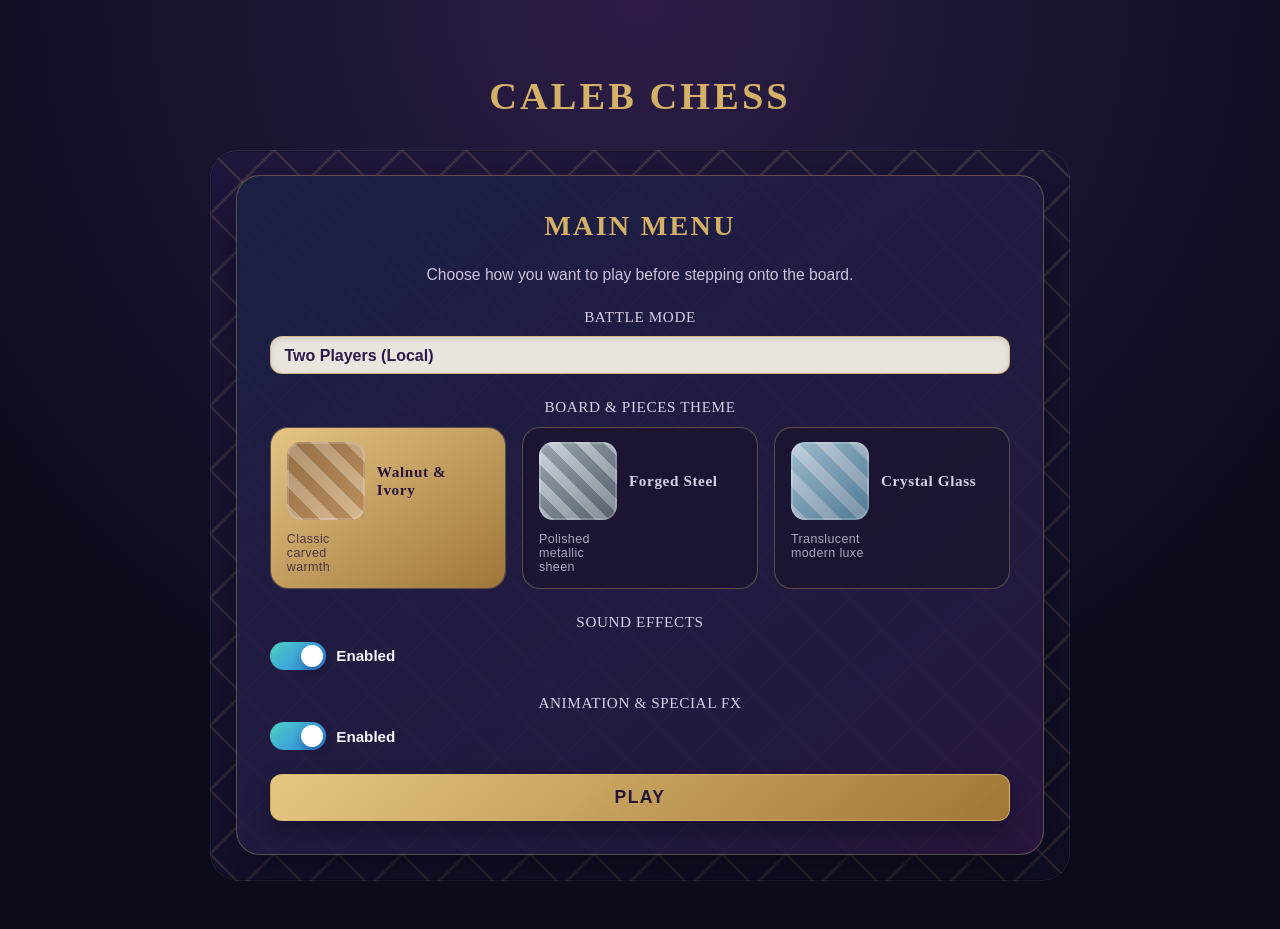
==== commit b158760a: "Remove cosmic theme and leaderboard" ====
--- a/index.html
+++ b/index.html
@@ -70,13 +70,6 @@
                 <small>Translucent modern luxe</small>
               </span>
             </label>
-            <label class="theme-option theme-option-scifi">
-              <input type="radio" name="menu-theme" value="scifi">
-              <span>
-                <strong>Cosmic Neon</strong>
-                <small>Sci-fi energy core</small>
-              </span>
-            </label>
           </div>
         </div>
 
@@ -98,11 +91,6 @@
           </label>
         </div>
 
-        <section class="leaderboard" aria-label="Leaderboard">
-          <h3>Leaderboard</h3>
-          <ol id="leaderboard-list"></ol>
-        </section>
-
         <button id="play-button" type="button" class="play-button">Play</button>
       </div>
     </section>
@@ -122,7 +110,6 @@
               <option value="wood">Walnut &amp; Ivory</option>
               <option value="metal">Forged Steel</option>
               <option value="glass">Crystal Glass</option>
-              <option value="scifi">Cosmic Neon</option>
             </select>
           </label>
           <label class="inline-toggle sound-toggle">
--- a/styles.css
+++ b/styles.css
@@ -22,10 +22,10 @@
   --square-dark: linear-gradient(135deg, rgba(0, 0, 0, 0.25), rgba(255, 255, 255, 0.05)),
     repeating-linear-gradient(45deg, #7c4f28, #7c4f28 12px, #8e6033 12px, #8e6033 24px);
   --square-overlay: linear-gradient(135deg, rgba(255, 255, 255, 0.05), rgba(0, 0, 0, 0.18));
-  --piece-white-body: radial-gradient(circle at 30% 25%, #ffffff, #f8f1d6 45%, #e3cf92 72%, #b99556 100%);
-  --piece-black-body: radial-gradient(circle at 30% 25%, #4a365d, #281a38 55%, #140a24 100%);
-  --piece-white-symbol: #33231a;
-  --piece-black-symbol: #f1ecff;
+  --piece-white-body: radial-gradient(circle at 30% 25%, #ffffff, #f2f2f2 55%, #dfdfdf 80%, #cecece 100%);
+  --piece-black-body: radial-gradient(circle at 30% 25%, #4a4a4a, #2e2e2e 60%, #161616 100%);
+  --piece-white-symbol: #1e1e1e;
+  --piece-black-symbol: #f7f7f7;
   --piece-shadow: rgba(0, 0, 0, 0.55);
   font-family: 'Poppins', 'Segoe UI', Tahoma, Geneva, Verdana, sans-serif;
 }
@@ -39,10 +39,6 @@
   --square-dark: linear-gradient(135deg, rgba(0, 0, 0, 0.3), rgba(255, 255, 255, 0.08)),
     repeating-linear-gradient(45deg, #5f6e80, #5f6e80 12px, #435060 12px, #435060 24px);
   --square-overlay: linear-gradient(135deg, rgba(255, 255, 255, 0.12), rgba(0, 0, 0, 0.25));
-  --piece-white-body: radial-gradient(circle at 30% 25%, #f7f8fb, #dce4f2 45%, #b6c3d8 80%, #8b99af 100%);
-  --piece-black-body: radial-gradient(circle at 30% 25%, #626d7a, #353f4c 60%, #161c23 100%);
-  --piece-white-symbol: #1e2330;
-  --piece-black-symbol: #ecf2ff;
   --capture-flash: rgba(198, 226, 255, 0.55);
 }
 
@@ -53,26 +49,9 @@
   --square-light: linear-gradient(135deg, rgba(255, 255, 255, 0.25), rgba(161, 212, 229, 0.25));
   --square-dark: linear-gradient(135deg, rgba(48, 92, 118, 0.65), rgba(18, 44, 66, 0.85));
   --square-overlay: linear-gradient(135deg, rgba(255, 255, 255, 0.3), rgba(15, 32, 48, 0.28));
-  --piece-white-body: radial-gradient(circle at 30% 25%, rgba(255, 255, 255, 0.9), rgba(214, 243, 255, 0.75) 45%, rgba(159, 214, 236, 0.65) 80%, rgba(102, 158, 196, 0.75) 100%);
-  --piece-black-body: radial-gradient(circle at 30% 25%, rgba(36, 58, 83, 0.92), rgba(17, 38, 60, 0.85) 60%, rgba(9, 21, 36, 0.95) 100%);
-  --piece-white-symbol: #0f2538;
-  --piece-black-symbol: #f1f8ff;
   --capture-flash: rgba(196, 248, 255, 0.55);
 }
 
-body.theme-scifi {
-  --board-surface: linear-gradient(135deg, rgba(64, 20, 94, 0.9), rgba(12, 28, 68, 0.95));
-  --board-frame: rgba(98, 226, 255, 0.65);
-  --board-shadow: rgba(6, 12, 32, 0.75);
-  --square-light: linear-gradient(135deg, rgba(0, 255, 214, 0.18), rgba(26, 14, 60, 0.4));
-  --square-dark: linear-gradient(135deg, rgba(102, 0, 204, 0.45), rgba(5, 10, 28, 0.75));
-  --square-overlay: linear-gradient(135deg, rgba(0, 255, 214, 0.18), rgba(102, 0, 204, 0.3));
-  --piece-white-body: radial-gradient(circle at 30% 25%, rgba(255, 255, 255, 0.95), rgba(178, 255, 246, 0.85) 45%, rgba(98, 226, 255, 0.8) 80%, rgba(46, 141, 255, 0.9) 100%);
-  --piece-black-body: radial-gradient(circle at 30% 25%, rgba(255, 0, 127, 0.8), rgba(120, 0, 255, 0.8) 55%, rgba(14, 22, 60, 0.95) 100%);
-  --piece-white-symbol: #071227;
-  --piece-black-symbol: #fef7ff;
-  --capture-flash: rgba(255, 84, 233, 0.55);
-}
 
 * {
   box-sizing: border-box;
@@ -98,10 +77,6 @@
   background: radial-gradient(circle at top, #5fa4c2, #0a1a27 75%);
 }
 
-body.theme-scifi {
-  background: radial-gradient(circle at top, #210431, #020512 75%);
-}
-
 .page {
   text-align: center;
   padding: 1.5rem;
@@ -386,13 +361,6 @@
       rgba(129, 194, 221, 0.75) 12px, rgba(129, 194, 221, 0.75) 24px);
 }
 
-.theme-option-scifi span::before {
-  background:
-    linear-gradient(135deg, rgba(0, 255, 214, 0.28), rgba(102, 0, 204, 0.3)),
-    repeating-linear-gradient(45deg, rgba(80, 220, 255, 0.85), rgba(80, 220, 255, 0.85) 10px,
-      rgba(168, 90, 255, 0.85) 10px, rgba(168, 90, 255, 0.85) 20px);
-}
-
 .theme-option input:focus-visible + span {
   outline: 2px solid rgba(255, 255, 255, 0.85);
   outline-offset: 3px;
@@ -446,35 +414,6 @@
 
 .toggle-label {
   font-size: 0.95rem;
-}
-
-.leaderboard {
-  background: rgba(33, 24, 58, 0.7);
-  border-radius: 16px;
-  padding: 1rem 1.2rem;
-  border: 1px solid rgba(214, 180, 110, 0.4);
-  box-shadow: inset 0 1px 14px rgba(0, 0, 0, 0.25);
-}
-
-.leaderboard h3 {
-  margin-top: 0;
-  margin-bottom: 0.6rem;
-  letter-spacing: 0.08em;
-  text-transform: uppercase;
-  font-size: 0.95rem;
-  color: var(--royal-gold);
-}
-
-.leaderboard ol {
-  margin: 0;
-  padding-left: 1.4rem;
-  display: grid;
-  gap: 0.35rem;
-  font-size: 0.92rem;
-}
-
-.leaderboard li {
-  color: rgba(244, 231, 255, 0.8);
 }
 
 .game-screen {
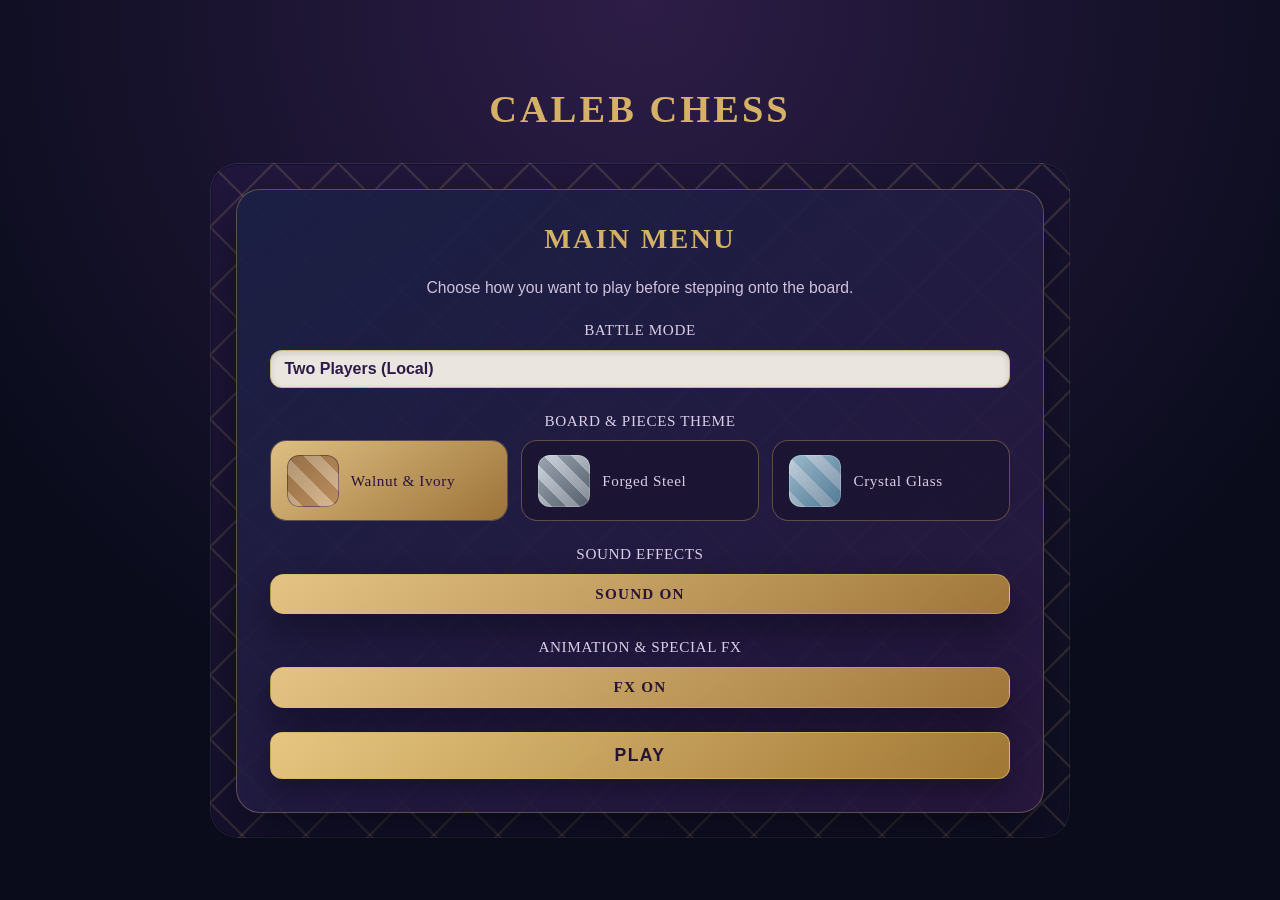
==== commit daaf966f: "Adjust menu toggles and piece visuals" ====
--- a/index.html
+++ b/index.html
@@ -51,44 +51,31 @@
           <div class="theme-grid" role="radiogroup" aria-label="Select board and piece theme">
             <label class="theme-option theme-option-wood">
               <input type="radio" name="menu-theme" value="wood" checked>
-              <span>
-                <strong>Walnut &amp; Ivory</strong>
-                <small>Classic carved warmth</small>
-              </span>
+              <span>Walnut &amp; Ivory</span>
             </label>
             <label class="theme-option theme-option-metal">
               <input type="radio" name="menu-theme" value="metal">
-              <span>
-                <strong>Forged Steel</strong>
-                <small>Polished metallic sheen</small>
-              </span>
+              <span>Forged Steel</span>
             </label>
             <label class="theme-option theme-option-glass">
               <input type="radio" name="menu-theme" value="glass">
-              <span>
-                <strong>Crystal Glass</strong>
-                <small>Translucent modern luxe</small>
-              </span>
+              <span>Crystal Glass</span>
             </label>
           </div>
         </div>
 
         <div class="menu-group sound-group">
           <span class="menu-control">Sound Effects</span>
-          <label class="toggle" for="sound-toggle">
-            <input type="checkbox" id="sound-toggle" checked>
-            <span class="toggle-slider" aria-hidden="true"></span>
-            <span class="toggle-label" id="menu-sound-status">Enabled</span>
-          </label>
+          <div class="menu-toggle-row">
+            <button type="button" id="sound-toggle" class="menu-toggle-button active" aria-pressed="true">Sound On</button>
+          </div>
         </div>
 
         <div class="menu-group fx-group">
           <span class="menu-control">Animation &amp; Special FX</span>
-          <label class="toggle" for="animation-toggle">
-            <input type="checkbox" id="animation-toggle" checked>
-            <span class="toggle-slider" aria-hidden="true"></span>
-            <span class="toggle-label" id="menu-animation-status">Enabled</span>
-          </label>
+          <div class="menu-toggle-row">
+            <button type="button" id="animation-toggle" class="menu-toggle-button active" aria-pressed="true">FX On</button>
+          </div>
         </div>
 
         <button id="play-button" type="button" class="play-button">Play</button>
--- a/styles.css
+++ b/styles.css
@@ -22,10 +22,10 @@
   --square-dark: linear-gradient(135deg, rgba(0, 0, 0, 0.25), rgba(255, 255, 255, 0.05)),
     repeating-linear-gradient(45deg, #7c4f28, #7c4f28 12px, #8e6033 12px, #8e6033 24px);
   --square-overlay: linear-gradient(135deg, rgba(255, 255, 255, 0.05), rgba(0, 0, 0, 0.18));
-  --piece-white-body: radial-gradient(circle at 30% 25%, #ffffff, #f2f2f2 55%, #dfdfdf 80%, #cecece 100%);
-  --piece-black-body: radial-gradient(circle at 30% 25%, #4a4a4a, #2e2e2e 60%, #161616 100%);
-  --piece-white-symbol: #1e1e1e;
-  --piece-black-symbol: #f7f7f7;
+  --piece-white-body: radial-gradient(circle at 32% 28%, #ffffff 0%, #f5f5f5 55%, #ececec 82%, #e2e2e2 100%);
+  --piece-black-body: radial-gradient(circle at 32% 28%, #333333 0%, #1f1f1f 62%, #080808 100%);
+  --piece-white-symbol: #f6f3ea;
+  --piece-black-symbol: #121212;
   --piece-shadow: rgba(0, 0, 0, 0.55);
   font-family: 'Poppins', 'Segoe UI', Tahoma, Geneva, Verdana, sans-serif;
 }
@@ -274,14 +274,14 @@
 
 .theme-grid {
   display: grid;
-  grid-template-columns: repeat(auto-fit, minmax(180px, 1fr));
-  gap: 1rem;
+  grid-template-columns: repeat(auto-fit, minmax(160px, 1fr));
+  gap: 0.85rem;
 }
 
 .theme-option {
   position: relative;
   overflow: hidden;
-  border-radius: 18px;
+  border-radius: 16px;
   border: 1px solid rgba(214, 180, 110, 0.35);
   background: rgba(26, 20, 46, 0.72);
   cursor: pointer;
@@ -302,44 +302,33 @@
 }
 
 .theme-option span {
-  display: grid;
-  grid-template-columns: 78px 1fr;
+  display: flex;
+  align-items: center;
   gap: 0.75rem;
-  align-items: center;
-  padding: 0.9rem 1rem;
+  padding: 0.85rem 1rem;
   color: rgba(244, 231, 255, 0.88);
-  text-align: left;
-}
-
-.theme-option span::before {
-  content: '';
-  width: 78px;
-  aspect-ratio: 1;
-  border-radius: 14px;
-  box-shadow: inset 0 0 0 2px rgba(255, 255, 255, 0.18);
-}
-
-.theme-option span strong {
   font-family: 'Cinzel', 'Times New Roman', serif;
   font-size: 0.95rem;
   letter-spacing: 0.04em;
 }
 
-.theme-option span small {
-  display: block;
-  font-size: 0.78rem;
-  color: rgba(244, 231, 255, 0.68);
-  letter-spacing: 0.03em;
+.theme-option span::before {
+  content: '';
+  width: 52px;
+  aspect-ratio: 1;
+  border-radius: 12px;
+  flex-shrink: 0;
+  box-shadow: inset 0 0 0 1px rgba(255, 255, 255, 0.18);
 }
 
 .theme-option input:checked + span {
-  background: linear-gradient(145deg, rgba(239, 205, 137, 0.95), rgba(167, 123, 58, 0.95));
+  background: linear-gradient(145deg, rgba(239, 205, 137, 0.92), rgba(167, 123, 58, 0.92));
   color: #271437;
   box-shadow: 0 16px 32px rgba(8, 4, 18, 0.48);
 }
 
-.theme-option input:checked + span small {
-  color: rgba(39, 20, 55, 0.75);
+.theme-option input:checked + span::before {
+  box-shadow: inset 0 0 0 1px rgba(39, 20, 55, 0.45);
 }
 
 .theme-option-wood span::before {
@@ -364,6 +353,47 @@
 .theme-option input:focus-visible + span {
   outline: 2px solid rgba(255, 255, 255, 0.85);
   outline-offset: 3px;
+}
+
+.menu-toggle-row {
+  display: flex;
+  width: 100%;
+}
+
+.menu-toggle-button {
+  width: 100%;
+  padding: 0.65rem 1rem;
+  border-radius: 14px;
+  border: 1px solid rgba(214, 180, 110, 0.45);
+  background: linear-gradient(145deg, rgba(52, 36, 78, 0.92), rgba(28, 20, 50, 0.92));
+  color: rgba(244, 231, 255, 0.88);
+  font-family: 'Cinzel', 'Times New Roman', serif;
+  font-size: 0.95rem;
+  letter-spacing: 0.08em;
+  text-transform: uppercase;
+  box-shadow: inset 0 1px 0 rgba(255, 255, 255, 0.06);
+  transition: transform 0.2s ease, box-shadow 0.2s ease, background 0.2s ease, color 0.2s ease;
+}
+
+.menu-toggle-button:hover {
+  transform: translateY(-2px);
+  box-shadow: 0 16px 28px rgba(8, 4, 18, 0.45);
+}
+
+.menu-toggle-button.active {
+  background: linear-gradient(145deg, rgba(239, 205, 137, 0.95), rgba(167, 123, 58, 0.95));
+  color: #271437;
+  box-shadow: 0 18px 34px rgba(8, 4, 18, 0.48);
+}
+
+.menu-toggle-button:focus-visible {
+  outline: 2px solid rgba(255, 255, 255, 0.85);
+  outline-offset: 3px;
+}
+
+.menu-toggle-button:active {
+  transform: translateY(0);
+  box-shadow: 0 12px 24px rgba(8, 4, 18, 0.4);
 }
 
 .toggle {
@@ -693,14 +723,14 @@
 
 
 .square .piece {
-  width: 78%;
-  height: 78%;
+  width: 76%;
+  height: 76%;
   display: flex;
   justify-content: center;
   align-items: center;
   position: relative;
   pointer-events: none;
-  font-size: clamp(2.2rem, 6vw, 3.4rem);
+  font-size: clamp(2rem, 5.6vw, 3.1rem);
   transition: transform 0.25s ease, filter 0.25s ease, box-shadow 0.25s ease;
   border-radius: 50%;
   box-shadow: 0 12px 20px var(--piece-shadow);
@@ -720,18 +750,27 @@
 .square .piece::after {
   content: '';
   position: absolute;
-  inset: 14% 16%;
+  inset: 16% 18%;
   border-radius: 50%;
-  background: radial-gradient(circle at 30% 25%, rgba(255, 255, 255, 0.7), transparent 70%);
-  opacity: 0.9;
+  background: radial-gradient(circle at 30% 25%, rgba(255, 255, 255, 0.65), transparent 70%);
+  opacity: 0.65;
   mix-blend-mode: screen;
   pointer-events: none;
 }
 
 .piece-symbol {
+  display: block;
   line-height: 1;
-  transform: translateY(-2%);
-  filter: drop-shadow(0 6px 10px rgba(0, 0, 0, 0.45));
+  transform: translateY(-1%);
+  font-size: 0.82em;
+}
+
+.square .piece.white .piece-symbol {
+  text-shadow: 0 2px 3px rgba(0, 0, 0, 0.35), 0 -1px 1px rgba(255, 255, 255, 0.35);
+}
+
+.square .piece.black .piece-symbol {
+  text-shadow: 0 2px 3px rgba(255, 255, 255, 0.22), 0 -1px 1px rgba(0, 0, 0, 0.8);
 }
 
 .piece-enter {
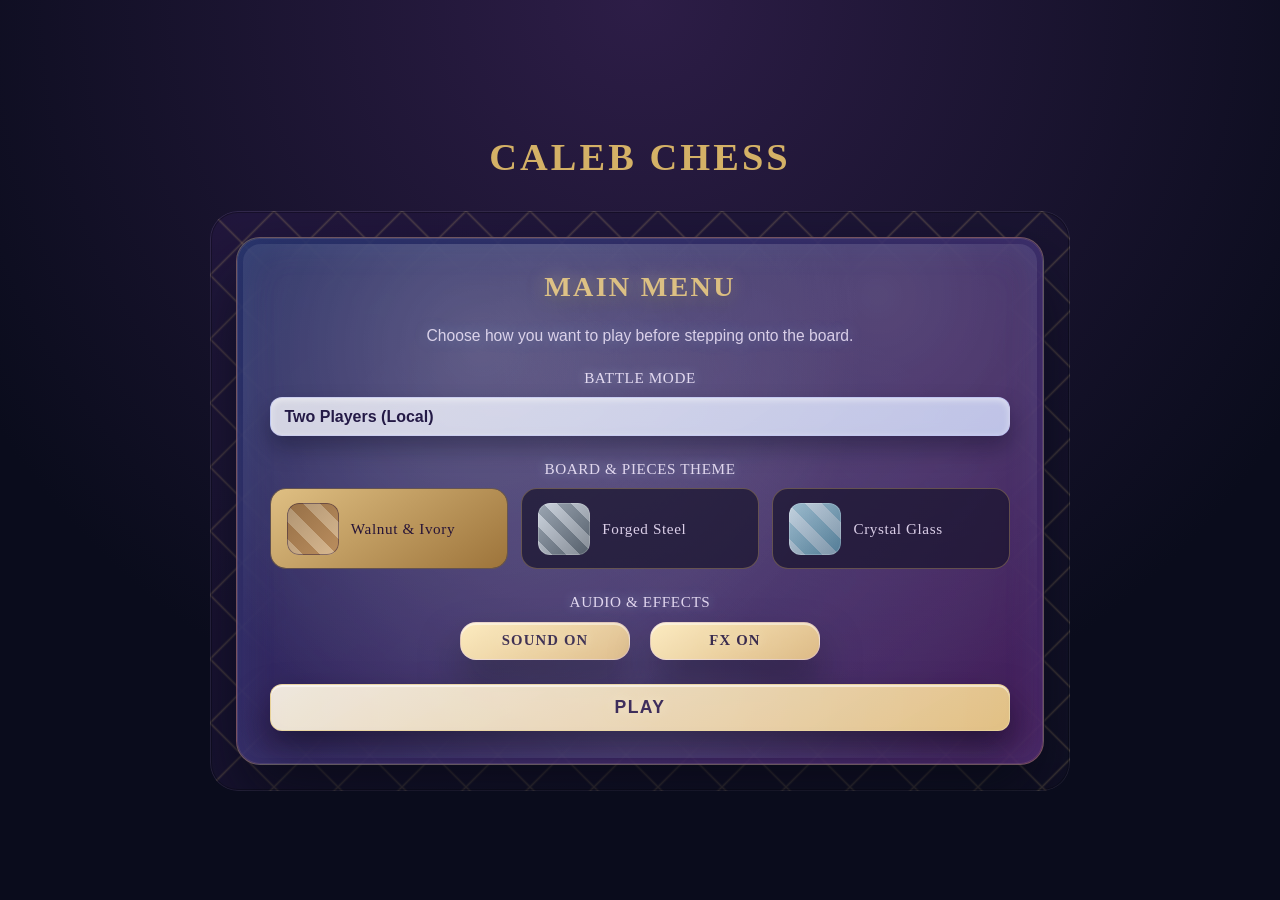
==== commit 0732daaf: "Add victory banner and crystal-inspired menu" ====
--- a/index.html
+++ b/index.html
@@ -64,16 +64,10 @@
           </div>
         </div>
 
-        <div class="menu-group sound-group">
-          <span class="menu-control">Sound Effects</span>
-          <div class="menu-toggle-row">
+        <div class="menu-group toggles-group">
+          <span class="menu-control">Audio &amp; Effects</span>
+          <div class="menu-toggle-row dual-toggle-row">
             <button type="button" id="sound-toggle" class="menu-toggle-button active" aria-pressed="true">Sound On</button>
-          </div>
-        </div>
-
-        <div class="menu-group fx-group">
-          <span class="menu-control">Animation &amp; Special FX</span>
-          <div class="menu-toggle-row">
             <button type="button" id="animation-toggle" class="menu-toggle-button active" aria-pressed="true">FX On</button>
           </div>
         </div>
@@ -119,6 +113,9 @@
       </section>
       <section class="board-wrapper">
         <div id="chessboard" class="board" aria-label="Chess board" role="grid"></div>
+        <div id="victory-banner" class="victory-banner hidden" role="status" aria-live="assertive">
+          <p id="victory-message"></p>
+        </div>
       </section>
     </section>
   </main>
--- a/styles.css
+++ b/styles.css
@@ -14,6 +14,13 @@
   --panel-border: rgba(212, 177, 102, 0.35);
   --menu-diamond-bg: linear-gradient(135deg, rgba(37, 25, 66, 0.92), rgba(19, 18, 40, 0.92));
   --menu-diamond-line: rgba(200, 170, 110, 0.28);
+  --crystal-panel: linear-gradient(140deg, rgba(34, 46, 102, 0.82), rgba(84, 32, 104, 0.78));
+  --crystal-panel-glow: rgba(180, 226, 255, 0.18);
+  --crystal-panel-highlight: rgba(255, 255, 255, 0.32);
+  --crystal-button: linear-gradient(150deg, rgba(255, 248, 232, 0.92), rgba(233, 198, 132, 0.96));
+  --crystal-button-active: linear-gradient(150deg, rgba(255, 236, 184, 0.98), rgba(222, 184, 124, 0.98));
+  --crystal-button-off: linear-gradient(150deg, rgba(58, 46, 92, 0.92), rgba(22, 20, 52, 0.9));
+  --crystal-text-glow: rgba(186, 226, 255, 0.45);
   --board-surface: linear-gradient(135deg, rgba(86, 63, 38, 0.9), rgba(44, 31, 20, 0.98));
   --board-frame: rgba(214, 180, 110, 0.95);
   --board-shadow: rgba(0, 0, 0, 0.55);
@@ -22,11 +29,14 @@
   --square-dark: linear-gradient(135deg, rgba(0, 0, 0, 0.25), rgba(255, 255, 255, 0.05)),
     repeating-linear-gradient(45deg, #7c4f28, #7c4f28 12px, #8e6033 12px, #8e6033 24px);
   --square-overlay: linear-gradient(135deg, rgba(255, 255, 255, 0.05), rgba(0, 0, 0, 0.18));
-  --piece-white-body: radial-gradient(circle at 32% 28%, #ffffff 0%, #f5f5f5 55%, #ececec 82%, #e2e2e2 100%);
-  --piece-black-body: radial-gradient(circle at 32% 28%, #333333 0%, #1f1f1f 62%, #080808 100%);
-  --piece-white-symbol: #f6f3ea;
-  --piece-black-symbol: #121212;
+  --piece-white-body: radial-gradient(circle at 30% 26%, rgba(255, 255, 255, 0.95) 0%, rgba(232, 244, 255, 0.8) 48%, rgba(188, 214, 255, 0.45) 78%, rgba(168, 196, 240, 0.18) 100%);
+  --piece-black-body: radial-gradient(circle at 30% 26%, rgba(120, 138, 174, 0.9) 0%, rgba(64, 76, 108, 0.78) 48%, rgba(28, 34, 54, 0.52) 78%, rgba(12, 16, 30, 0.3) 100%);
+  --piece-white-symbol: rgba(52, 72, 112, 0.82);
+  --piece-black-symbol: rgba(244, 248, 255, 0.92);
   --piece-shadow: rgba(0, 0, 0, 0.55);
+  --piece-white-rim: linear-gradient(135deg, rgba(255, 255, 255, 0.75), rgba(210, 226, 255, 0.18));
+  --piece-black-rim: linear-gradient(135deg, rgba(210, 224, 255, 0.45), rgba(28, 32, 52, 0.55));
+  --piece-core-glow: radial-gradient(circle at 48% 62%, rgba(255, 255, 255, 0.55) 0%, rgba(255, 255, 255, 0.16) 48%, rgba(255, 255, 255, 0.05) 65%, transparent 100%);
   font-family: 'Poppins', 'Segoe UI', Tahoma, Geneva, Verdana, sans-serif;
 }
 
@@ -131,14 +141,39 @@
 
 .menu-panel {
   position: relative;
-  background: linear-gradient(145deg, rgba(26, 32, 68, 0.94), rgba(42, 24, 64, 0.9));
+  background: var(--crystal-panel);
   padding: clamp(1.6rem, 2.6vw, 2.9rem);
   border-radius: 24px;
   border: 1px solid var(--panel-border);
-  box-shadow: 0 32px 60px rgba(6, 8, 18, 0.65);
+  box-shadow: 0 38px 68px rgba(6, 8, 18, 0.7), inset 0 0 0 1px rgba(255, 255, 255, 0.06);
   display: grid;
   gap: 1.5rem;
   color: #f8f4ff;
+  overflow: hidden;
+  backdrop-filter: blur(26px) saturate(125%);
+}
+
+.menu-panel::before {
+  content: '';
+  position: absolute;
+  inset: 6px;
+  border-radius: 18px;
+  background: radial-gradient(circle at 30% 20%, var(--crystal-panel-highlight), transparent 55%),
+    radial-gradient(circle at 80% 10%, rgba(255, 255, 255, 0.22), transparent 50%),
+    radial-gradient(circle at 50% 85%, var(--crystal-panel-glow), transparent 70%);
+  opacity: 0.75;
+  pointer-events: none;
+  mix-blend-mode: screen;
+}
+
+.menu-panel::after {
+  content: '';
+  position: absolute;
+  inset: 0;
+  border-radius: inherit;
+  border: 1px solid rgba(255, 255, 255, 0.08);
+  box-shadow: inset 0 0 40px rgba(115, 192, 255, 0.12);
+  pointer-events: none;
 }
 
 .menu-title {
@@ -148,17 +183,27 @@
   letter-spacing: 0.08em;
   color: var(--royal-gold);
   font-family: 'Cinzel', 'Times New Roman', serif;
+  text-shadow: 0 6px 18px rgba(0, 0, 0, 0.55), 0 0 18px rgba(255, 228, 168, 0.45);
 }
 
 .menu-tagline {
   margin: 0;
   color: rgba(244, 231, 255, 0.82);
   font-size: 0.98rem;
+  text-shadow: 0 0 14px rgba(120, 196, 255, 0.35);
 }
 
 .menu-group {
   display: grid;
   gap: 0.65rem;
+}
+
+.toggles-group {
+  justify-items: center;
+}
+
+.toggles-group .menu-control {
+  text-align: center;
 }
 
 .menu-control {
@@ -167,6 +212,7 @@
   color: rgba(244, 231, 255, 0.88);
   text-transform: uppercase;
   font-family: 'Cinzel', 'Times New Roman', serif;
+  text-shadow: 0 0 12px var(--crystal-text-glow);
 }
 
 select,
@@ -179,12 +225,13 @@
 }
 
 select {
-  background: rgba(252, 247, 236, 0.92);
-  color: #2c1a4a;
+  background: linear-gradient(145deg, rgba(255, 255, 255, 0.78), rgba(213, 225, 255, 0.82));
+  color: #241a46;
   appearance: none;
-  border: 1px solid rgba(196, 160, 82, 0.65);
-  box-shadow: inset 0 2px 6px rgba(0, 0, 0, 0.12);
+  border: 1px solid rgba(196, 200, 255, 0.45);
+  box-shadow: inset 0 2px 6px rgba(255, 255, 255, 0.5), 0 12px 22px rgba(8, 8, 28, 0.35);
   cursor: pointer;
+  backdrop-filter: blur(6px) saturate(120%);
 }
 
 select option {
@@ -193,16 +240,18 @@
 
 button {
   cursor: pointer;
-  background: linear-gradient(140deg, rgba(241, 208, 132, 0.95), rgba(163, 121, 52, 0.98));
-  color: #241533;
-  transition: transform 0.2s ease, box-shadow 0.2s ease;
-  box-shadow: 0 14px 26px rgba(14, 8, 28, 0.45);
-  border: 1px solid rgba(214, 180, 110, 0.75);
+  background: var(--crystal-button);
+  color: #2b1344;
+  transition: transform 0.2s ease, box-shadow 0.2s ease, background 0.2s ease;
+  box-shadow: 0 18px 34px rgba(10, 6, 20, 0.55), inset 0 2px 0 rgba(255, 255, 255, 0.55);
+  border: 1px solid rgba(234, 210, 152, 0.85);
+  text-shadow: 0 0 12px rgba(255, 245, 210, 0.6);
 }
 
 button:hover {
-  transform: translateY(-1px);
-  box-shadow: 0 18px 36px rgba(10, 6, 20, 0.55);
+  transform: translateY(-2px);
+  box-shadow: 0 22px 38px rgba(10, 6, 24, 0.58);
+  background: var(--crystal-button-active);
 }
 
 .play-button {
@@ -221,6 +270,8 @@
 
 .ghost-button:hover {
   background: rgba(46, 32, 74, 0.95);
+  box-shadow: none;
+  transform: none;
 }
 
 .difficulty-grid {
@@ -358,20 +409,27 @@
 .menu-toggle-row {
   display: flex;
   width: 100%;
+  justify-content: center;
+  gap: clamp(0.75rem, 2vw, 1.25rem);
+}
+
+.dual-toggle-row {
+  flex-wrap: wrap;
 }
 
 .menu-toggle-button {
-  width: 100%;
-  padding: 0.65rem 1rem;
-  border-radius: 14px;
-  border: 1px solid rgba(214, 180, 110, 0.45);
-  background: linear-gradient(145deg, rgba(52, 36, 78, 0.92), rgba(28, 20, 50, 0.92));
-  color: rgba(244, 231, 255, 0.88);
+  flex: 0 1 170px;
+  min-width: 140px;
+  padding: 0.6rem 0.8rem;
+  border-radius: 16px;
+  border: 1px solid rgba(214, 192, 255, 0.35);
+  background: var(--crystal-button-off);
+  color: rgba(222, 210, 255, 0.88);
   font-family: 'Cinzel', 'Times New Roman', serif;
-  font-size: 0.95rem;
+  font-size: 0.92rem;
   letter-spacing: 0.08em;
   text-transform: uppercase;
-  box-shadow: inset 0 1px 0 rgba(255, 255, 255, 0.06);
+  box-shadow: 0 16px 30px rgba(10, 6, 24, 0.52), inset 0 1px 0 rgba(255, 255, 255, 0.12);
   transition: transform 0.2s ease, box-shadow 0.2s ease, background 0.2s ease, color 0.2s ease;
 }
 
@@ -381,9 +439,9 @@
 }
 
 .menu-toggle-button.active {
-  background: linear-gradient(145deg, rgba(239, 205, 137, 0.95), rgba(167, 123, 58, 0.95));
-  color: #271437;
-  box-shadow: 0 18px 34px rgba(8, 4, 18, 0.48);
+  background: var(--crystal-button-active);
+  color: #281438;
+  box-shadow: 0 22px 38px rgba(8, 4, 18, 0.5), inset 0 2px 0 rgba(255, 255, 255, 0.45);
 }
 
 .menu-toggle-button:focus-visible {
@@ -617,6 +675,32 @@
   z-index: -1;
   filter: blur(18px);
   opacity: 0.7;
+}
+
+.victory-banner {
+  position: absolute;
+  inset: clamp(0.8rem, 1.5vw, 1.4rem);
+  border-radius: 18px;
+  display: flex;
+  align-items: center;
+  justify-content: center;
+  text-align: center;
+  background: radial-gradient(circle at 50% 32%, rgba(255, 255, 255, 0.28), rgba(154, 208, 255, 0.18) 45%, rgba(28, 32, 66, 0.82) 85%);
+  border: 1px solid rgba(255, 255, 255, 0.35);
+  box-shadow: 0 36px 72px rgba(6, 8, 24, 0.7), inset 0 2px 0 rgba(255, 255, 255, 0.5);
+  pointer-events: none;
+  color: #fff8e7;
+  font-family: 'Cinzel', 'Times New Roman', serif;
+  font-size: clamp(1.4rem, 2.6vw, 2.3rem);
+  letter-spacing: 0.1em;
+  text-transform: uppercase;
+  text-shadow: 0 8px 24px rgba(0, 0, 0, 0.65), 0 0 22px rgba(255, 248, 205, 0.55);
+  z-index: 2;
+}
+
+.victory-banner p {
+  margin: 0;
+  padding: clamp(1rem, 2.5vw, 1.8rem) clamp(1.6rem, 3vw, 2.8rem);
 }
 
 .board {
@@ -733,29 +817,59 @@
   font-size: clamp(2rem, 5.6vw, 3.1rem);
   transition: transform 0.25s ease, filter 0.25s ease, box-shadow 0.25s ease;
   border-radius: 50%;
-  box-shadow: 0 12px 20px var(--piece-shadow);
+  box-shadow: 0 14px 24px rgba(3, 6, 18, 0.55), inset 0 3px 8px rgba(255, 255, 255, 0.55),
+    inset 0 -6px 10px rgba(12, 16, 32, 0.45);
   transform-style: preserve-3d;
+  backdrop-filter: blur(1.2px) saturate(120%);
 }
 
 .square .piece.white {
   color: var(--piece-white-symbol);
   background: var(--piece-white-body);
+  border: 1px solid rgba(222, 236, 255, 0.6);
 }
 
 .square .piece.black {
   color: var(--piece-black-symbol);
   background: var(--piece-black-body);
-}
-
+  border: 1px solid rgba(110, 134, 186, 0.5);
+}
+
+.square .piece::before,
 .square .piece::after {
   content: '';
   position: absolute;
-  inset: 16% 18%;
   border-radius: 50%;
-  background: radial-gradient(circle at 30% 25%, rgba(255, 255, 255, 0.65), transparent 70%);
-  opacity: 0.65;
+  pointer-events: none;
+}
+
+.square .piece::before {
+  inset: 0;
+  background: var(--piece-core-glow);
   mix-blend-mode: screen;
-  pointer-events: none;
+  opacity: 0.85;
+}
+
+.square .piece.white::before {
+  box-shadow: inset 0 0 0 1px rgba(255, 255, 255, 0.45);
+}
+
+.square .piece.black::before {
+  box-shadow: inset 0 0 0 1px rgba(48, 56, 88, 0.55);
+}
+
+.square .piece.white::after {
+  inset: 4% 5%;
+  background: var(--piece-white-rim);
+  opacity: 0.9;
+  mix-blend-mode: screen;
+}
+
+.square .piece.black::after {
+  inset: 6% 8%;
+  background: var(--piece-black-rim);
+  opacity: 0.75;
+  mix-blend-mode: lighten;
 }
 
 .piece-symbol {
@@ -766,11 +880,11 @@
 }
 
 .square .piece.white .piece-symbol {
-  text-shadow: 0 2px 3px rgba(0, 0, 0, 0.35), 0 -1px 1px rgba(255, 255, 255, 0.35);
+  text-shadow: 0 3px 6px rgba(20, 34, 68, 0.45), 0 -1px 1px rgba(255, 255, 255, 0.55);
 }
 
 .square .piece.black .piece-symbol {
-  text-shadow: 0 2px 3px rgba(255, 255, 255, 0.22), 0 -1px 1px rgba(0, 0, 0, 0.8);
+  text-shadow: 0 3px 6px rgba(8, 10, 22, 0.7), 0 -1px 1px rgba(210, 226, 255, 0.65);
 }
 
 .piece-enter {
